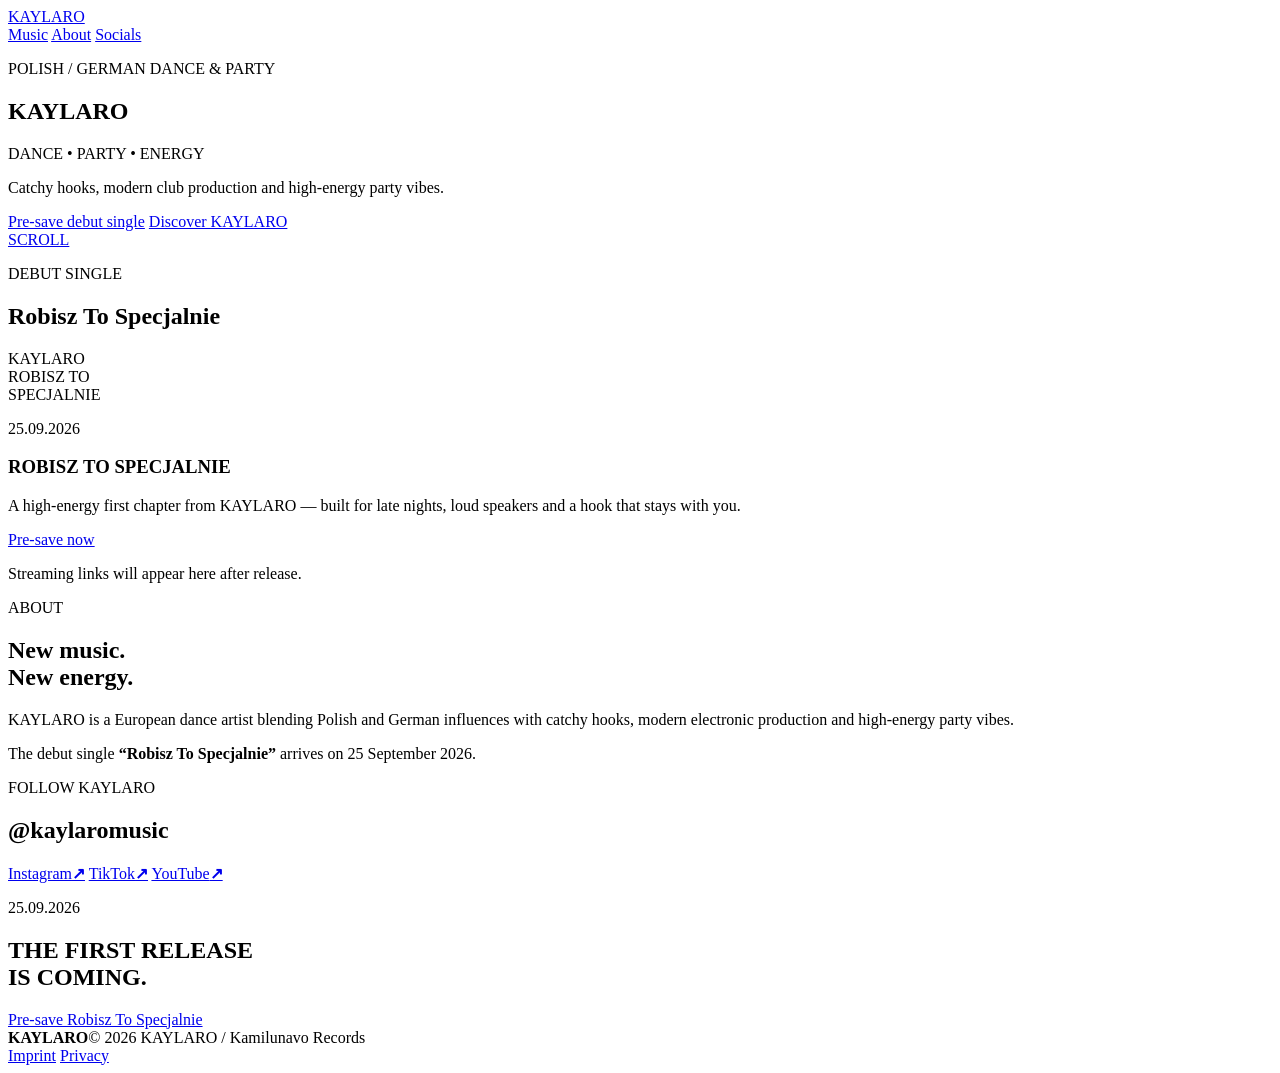
==== index.html @ b00f23d2 "Create KAYLARO artist homepage" ====
<!doctype html>
<html lang="en">
<head>
  <meta charset="utf-8">
  <meta name="viewport" content="width=device-width, initial-scale=1">
  <meta name="theme-color" content="#07070b">
  <meta name="description" content="KAYLARO — Polish / German Dance & Party Music. Robisz To Specjalnie out 25.09.2026.">
  <meta property="og:title" content="KAYLARO — Dance • Party • Energy">
  <meta property="og:description" content="Debut single ‘Robisz To Specjalnie’ — 25.09.2026.">
  <meta property="og:type" content="website">
  <meta property="og:url" content="https://kaylaromusic.com/">
  <title>KAYLARO — Dance • Party • Energy</title>
  <link rel="preconnect" href="https://fonts.googleapis.com">
  <link rel="preconnect" href="https://fonts.gstatic.com" crossorigin>
  <link href="https://fonts.googleapis.com/css2?family=Inter:wght@400;500;600;700;800&family=Unbounded:wght@600;700;800&display=swap" rel="stylesheet">
  <link rel="stylesheet" href="styles.css">
</head>
<body>
  <div class="noise" aria-hidden="true"></div>

  <header class="site-header">
    <a class="brand" href="#top" aria-label="KAYLARO home">KAYLARO</a>
    <nav class="nav" aria-label="Main navigation">
      <a href="#music">Music</a>
      <a href="#about">About</a>
      <a href="#socials">Socials</a>
    </nav>
  </header>

  <main id="top">
    <section class="hero">
      <div class="hero-glow hero-glow-a"></div>
      <div class="hero-glow hero-glow-b"></div>
      <div class="grid" aria-hidden="true"></div>

      <div class="hero-content reveal">
        <p class="eyebrow">POLISH / GERMAN DANCE & PARTY</p>
        <h1>KAYLARO</h1>
        <p class="tagline">DANCE <span>•</span> PARTY <span>•</span> ENERGY</p>
        <p class="hero-copy">Catchy hooks, modern club production and high-energy party vibes.</p>
        <div class="hero-actions">
          <a class="button button-primary" href="https://distrokid.com/hyperfollow/kaylaro/robisz-to-specjalnie" target="_blank" rel="noopener noreferrer">Pre-save debut single</a>
          <a class="button button-secondary" href="#music">Discover KAYLARO</a>
        </div>
      </div>

      <a class="scroll-cue" href="#music" aria-label="Scroll to music">SCROLL</a>
    </section>

    <section class="release section" id="music">
      <div class="section-heading reveal">
        <p class="kicker">DEBUT SINGLE</p>
        <h2>Robisz To Specjalnie</h2>
      </div>

      <div class="release-card reveal">
        <div class="cover" role="img" aria-label="KAYLARO neon release artwork">
          <div class="cover-ring"></div>
          <div class="cover-title">KAYLARO</div>
          <div class="cover-track">ROBISZ TO<br>SPECJALNIE</div>
        </div>
        <div class="release-info">
          <p class="release-date">25.09.2026</p>
          <h3>ROBISZ TO SPECJALNIE</h3>
          <p>A high-energy first chapter from KAYLARO — built for late nights, loud speakers and a hook that stays with you.</p>
          <a class="button button-primary" href="https://distrokid.com/hyperfollow/kaylaro/robisz-to-specjalnie" target="_blank" rel="noopener noreferrer">Pre-save now</a>
          <p class="microcopy">Streaming links will appear here after release.</p>
        </div>
      </div>
    </section>

    <section class="about section" id="about">
      <div class="about-panel reveal">
        <p class="kicker">ABOUT</p>
        <h2>New music.<br>New energy.</h2>
        <p>KAYLARO is a European dance artist blending Polish and German influences with catchy hooks, modern electronic production and high-energy party vibes.</p>
        <p>The debut single <strong>“Robisz To Specjalnie”</strong> arrives on 25 September 2026.</p>
      </div>
    </section>

    <section class="socials section" id="socials">
      <div class="section-heading reveal">
        <p class="kicker">FOLLOW KAYLARO</p>
        <h2>@kaylaromusic</h2>
      </div>
      <div class="social-grid reveal">
        <a href="https://www.instagram.com/kaylaromusic" target="_blank" rel="noopener noreferrer"><span>Instagram</span><b>↗</b></a>
        <a href="https://www.tiktok.com/@kaylaromusic" target="_blank" rel="noopener noreferrer"><span>TikTok</span><b>↗</b></a>
        <a href="https://www.youtube.com/@kaylaromusic" target="_blank" rel="noopener noreferrer"><span>YouTube</span><b>↗</b></a>
      </div>
    </section>

    <section class="final-cta section reveal">
      <p class="kicker">25.09.2026</p>
      <h2>THE FIRST RELEASE<br>IS COMING.</h2>
      <a class="button button-primary" href="https://distrokid.com/hyperfollow/kaylaro/robisz-to-specjalnie" target="_blank" rel="noopener noreferrer">Pre-save Robisz To Specjalnie</a>
    </section>
  </main>

  <footer>
    <div><strong>KAYLARO</strong><span>© 2026 KAYLARO / Kamilunavo Records</span></div>
    <div class="footer-links">
      <a href="impressum.html">Imprint</a>
      <a href="privacy.html">Privacy</a>
    </div>
  </footer>

  <script src="script.js"></script>
</body>
</html>
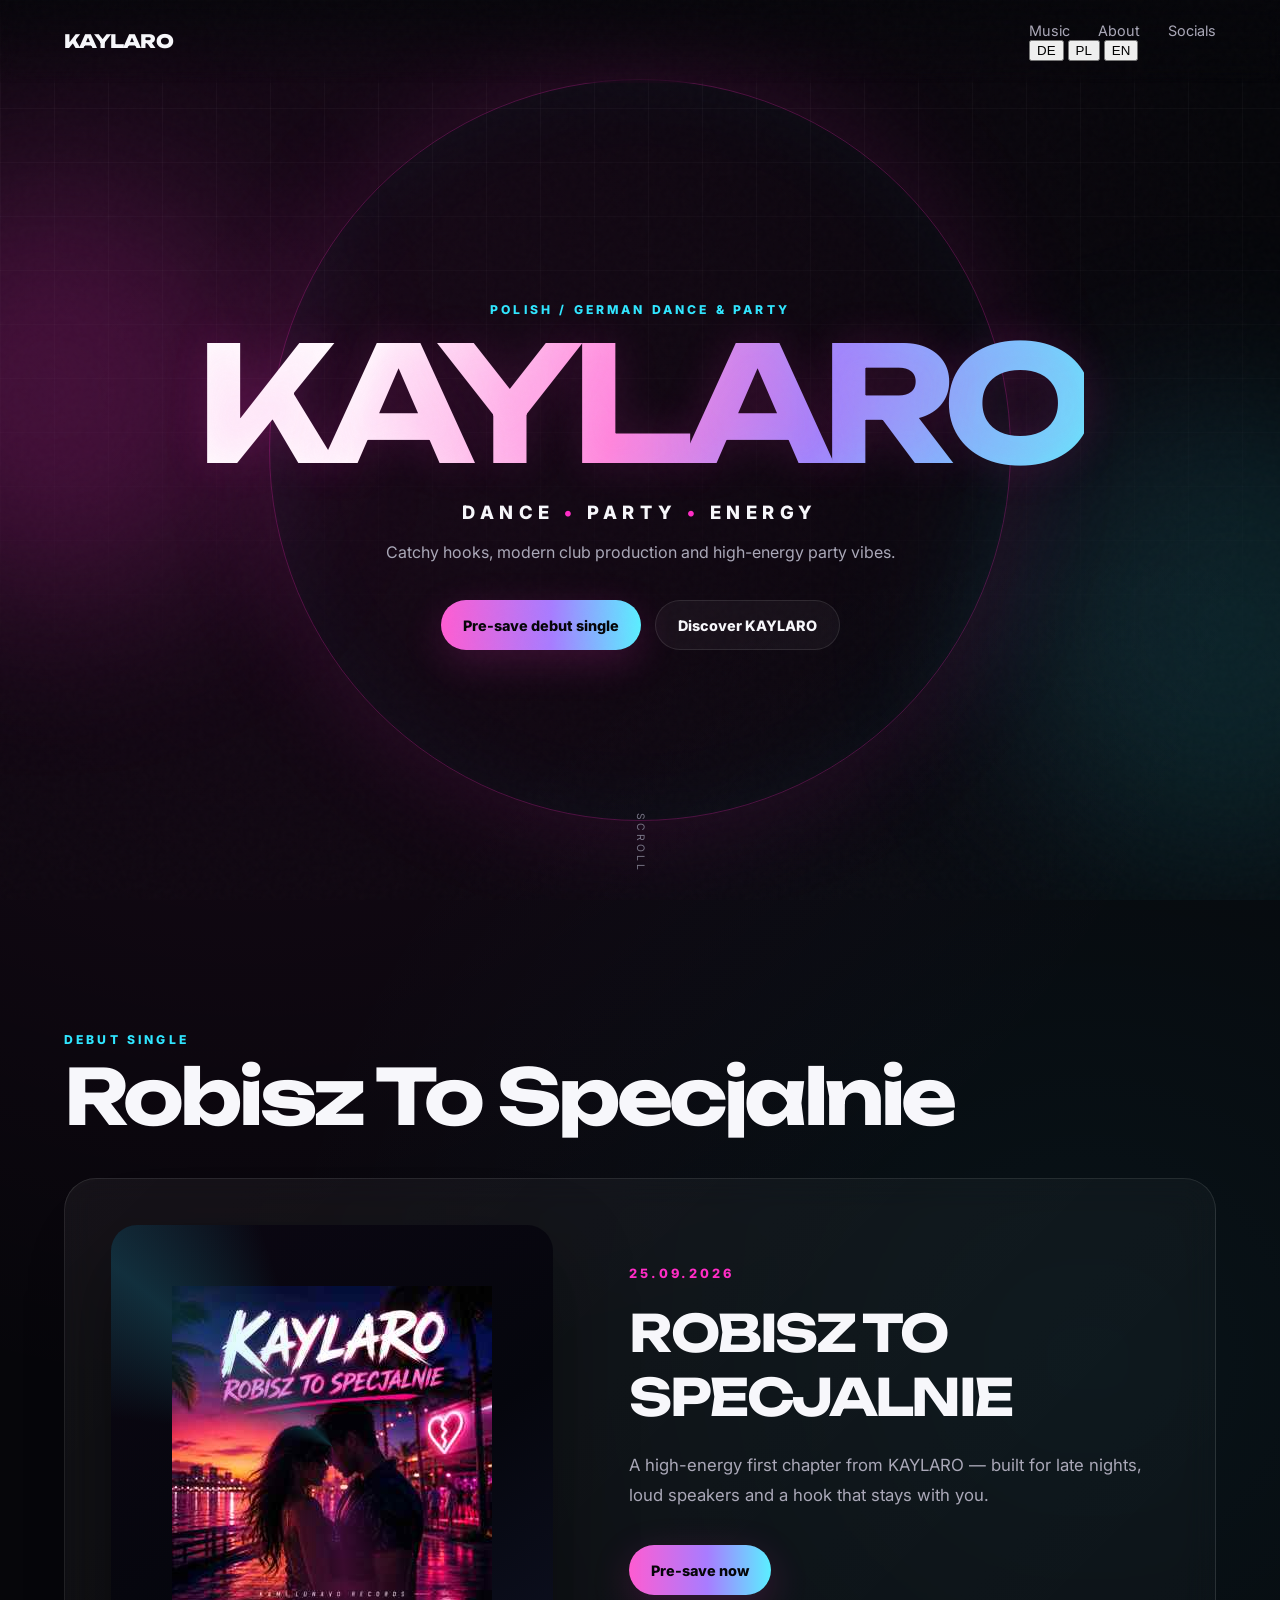
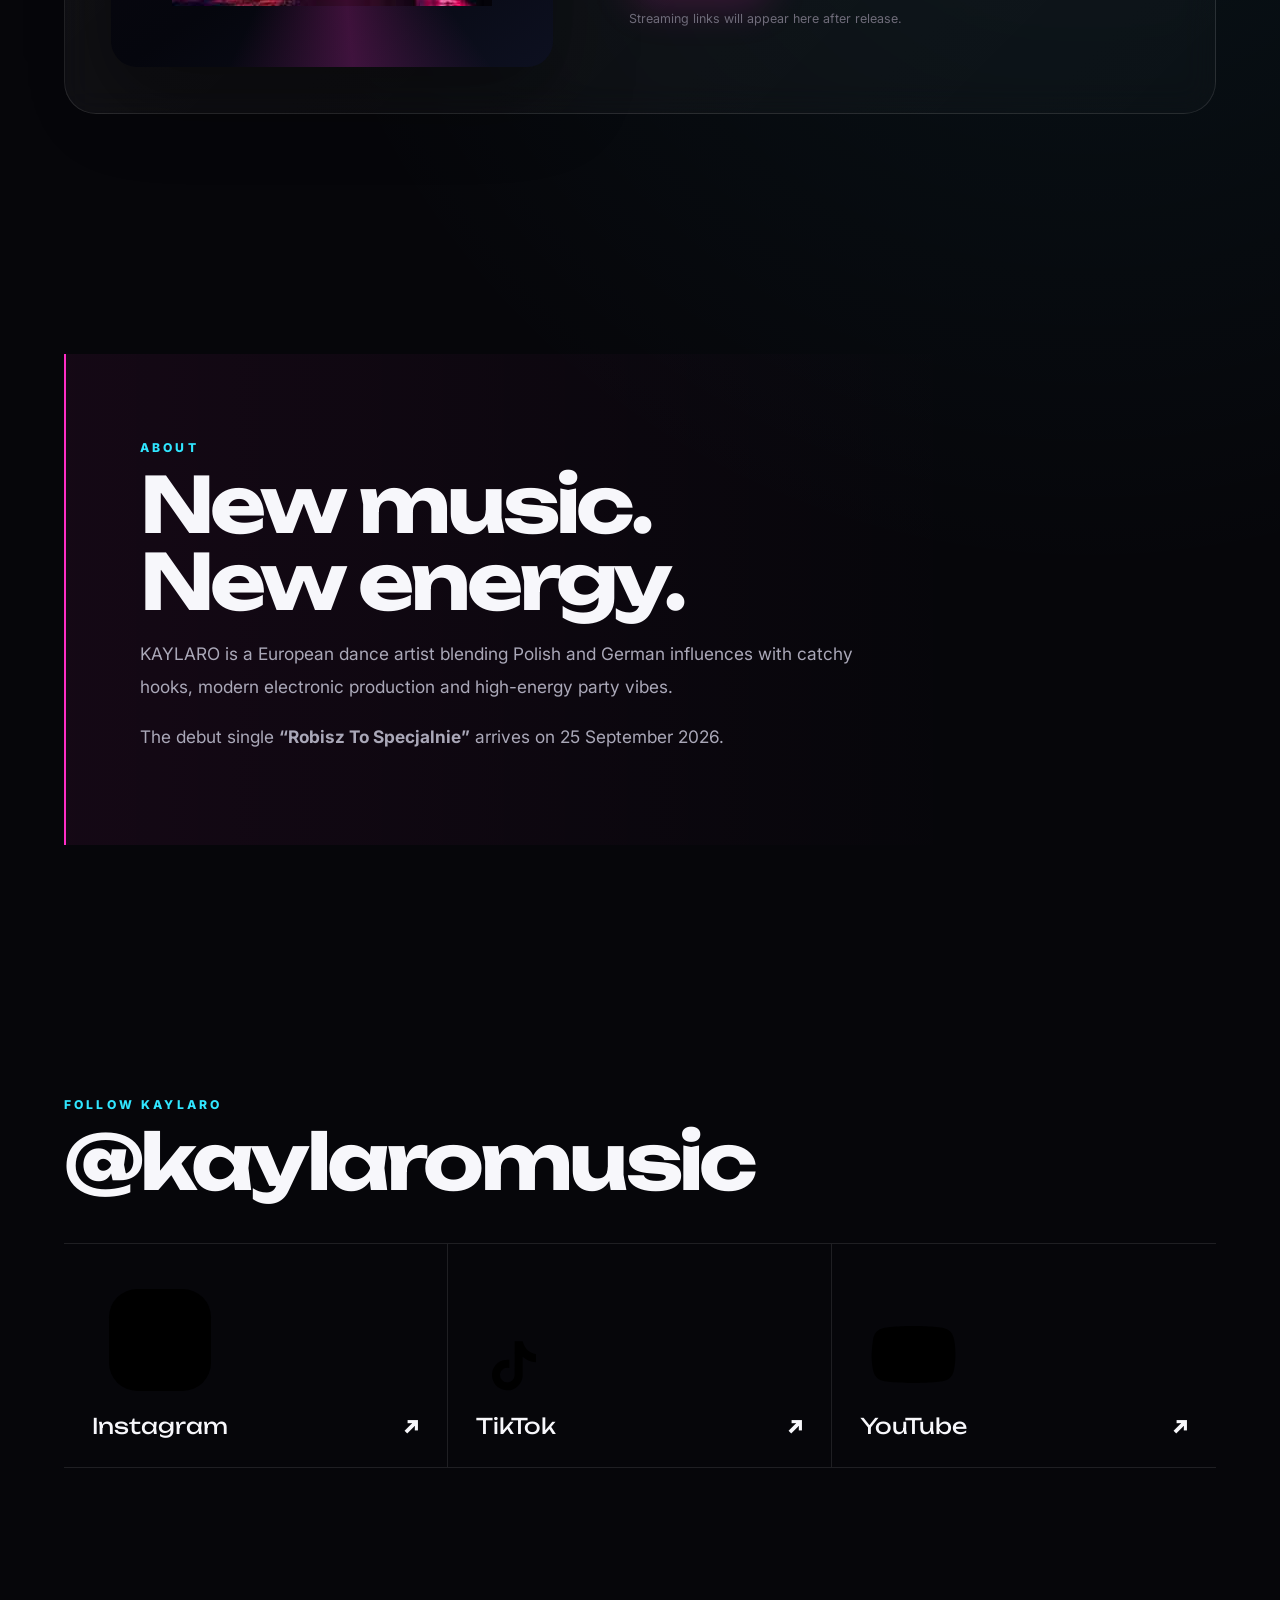
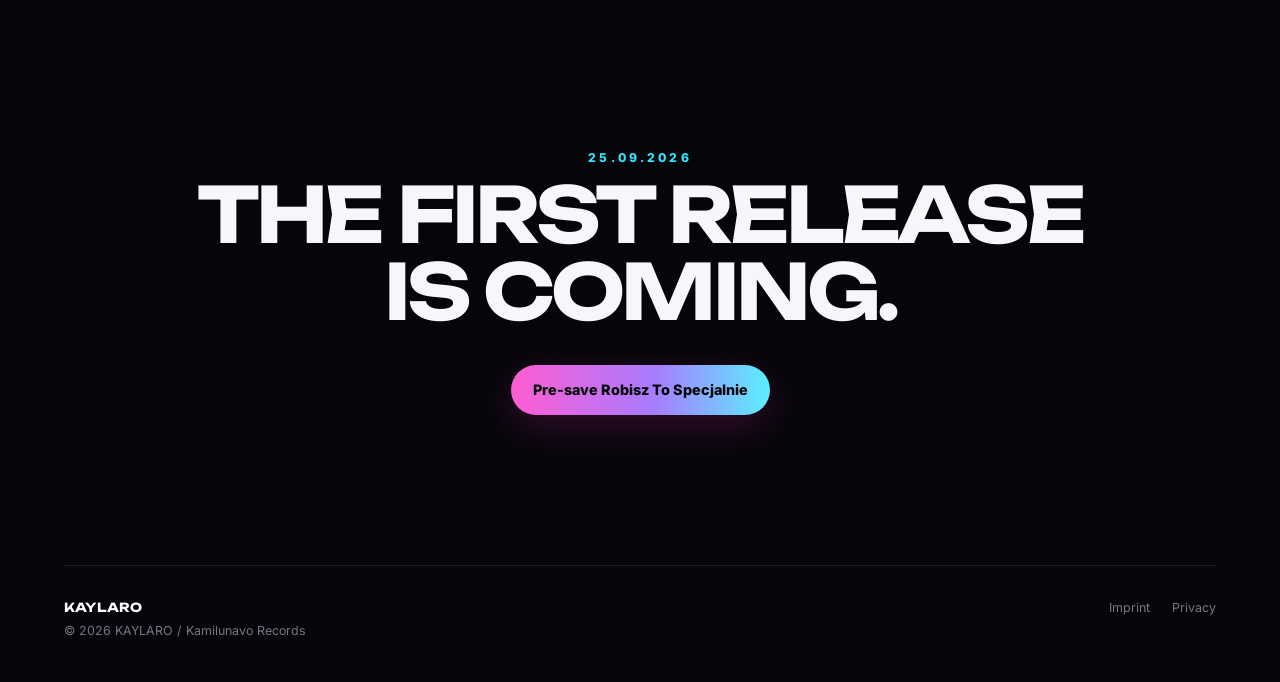
==== commit bf812e95: "Polish German English localization, real cover and social icons" ====
--- a/index.html
+++ b/index.html
@@ -12,19 +12,26 @@
   <title>KAYLARO — Dance • Party • Energy</title>
   <link rel="preconnect" href="https://fonts.googleapis.com">
   <link rel="preconnect" href="https://fonts.gstatic.com" crossorigin>
-  <link href="https://fonts.googleapis.com/css2?family=Inter:wght@400;500;600;700;800&family=Unbounded:wght@600;700;800&display=swap" rel="stylesheet">
+  <link href="https://fonts.googleapis.com/css2?family=Inter:wght@400;500;600;700;800&family=Permanent+Marker&family=Unbounded:wght@600;700;800&display=swap" rel="stylesheet">
   <link rel="stylesheet" href="styles.css">
 </head>
 <body>
   <div class="noise" aria-hidden="true"></div>
 
   <header class="site-header">
-    <a class="brand" href="#top" aria-label="KAYLARO home">KAYLARO</a>
-    <nav class="nav" aria-label="Main navigation">
-      <a href="#music">Music</a>
-      <a href="#about">About</a>
-      <a href="#socials">Socials</a>
-    </nav>
+    <a class="brand logo-brush" href="#top" aria-label="KAYLARO home">KAYLARO</a>
+    <div class="header-right">
+      <nav class="nav" aria-label="Main navigation">
+        <a href="#music" data-i18n="navMusic">Music</a>
+        <a href="#about" data-i18n="navAbout">About</a>
+        <a href="#socials" data-i18n="navSocials">Socials</a>
+      </nav>
+      <div class="language-switch" aria-label="Language">
+        <button type="button" data-lang="de">DE</button>
+        <button type="button" data-lang="pl">PL</button>
+        <button type="button" data-lang="en">EN</button>
+      </div>
+    </div>
   </header>
 
   <main id="top">
@@ -34,74 +41,78 @@
       <div class="grid" aria-hidden="true"></div>
 
       <div class="hero-content reveal">
-        <p class="eyebrow">POLISH / GERMAN DANCE & PARTY</p>
-        <h1>KAYLARO</h1>
+        <p class="eyebrow" data-i18n="eyebrow">POLISH / GERMAN DANCE & PARTY</p>
+        <h1 class="logo-brush">KAYLARO</h1>
         <p class="tagline">DANCE <span>•</span> PARTY <span>•</span> ENERGY</p>
-        <p class="hero-copy">Catchy hooks, modern club production and high-energy party vibes.</p>
+        <p class="hero-copy" data-i18n="heroCopy">Catchy hooks, modern club production and high-energy party vibes.</p>
         <div class="hero-actions">
-          <a class="button button-primary" href="https://distrokid.com/hyperfollow/kaylaro/robisz-to-specjalnie" target="_blank" rel="noopener noreferrer">Pre-save debut single</a>
-          <a class="button button-secondary" href="#music">Discover KAYLARO</a>
+          <a class="button button-primary" href="https://distrokid.com/hyperfollow/kaylaro/robisz-to-specjalnie" target="_blank" rel="noopener noreferrer" data-i18n="preSaveDebut">Pre-save debut single</a>
+          <a class="button button-secondary" href="#music" data-i18n="discover">Discover KAYLARO</a>
         </div>
       </div>
 
-      <a class="scroll-cue" href="#music" aria-label="Scroll to music">SCROLL</a>
+      <a class="scroll-cue" href="#music" aria-label="Scroll to music" data-i18n="scroll">SCROLL</a>
     </section>
 
     <section class="release section" id="music">
       <div class="section-heading reveal">
-        <p class="kicker">DEBUT SINGLE</p>
+        <p class="kicker" data-i18n="debutSingle">DEBUT SINGLE</p>
         <h2>Robisz To Specjalnie</h2>
       </div>
 
       <div class="release-card reveal">
-        <div class="cover" role="img" aria-label="KAYLARO neon release artwork">
-          <div class="cover-ring"></div>
-          <div class="cover-title">KAYLARO</div>
-          <div class="cover-track">ROBISZ TO<br>SPECJALNIE</div>
+        <div class="cover cover-real">
+          <img src="[data-uri]" alt="KAYLARO — Robisz To Specjalnie cover">
         </div>
         <div class="release-info">
           <p class="release-date">25.09.2026</p>
           <h3>ROBISZ TO SPECJALNIE</h3>
-          <p>A high-energy first chapter from KAYLARO — built for late nights, loud speakers and a hook that stays with you.</p>
-          <a class="button button-primary" href="https://distrokid.com/hyperfollow/kaylaro/robisz-to-specjalnie" target="_blank" rel="noopener noreferrer">Pre-save now</a>
-          <p class="microcopy">Streaming links will appear here after release.</p>
+          <p data-i18n="releaseCopy">A high-energy first chapter from KAYLARO — built for late nights, loud speakers and a hook that stays with you.</p>
+          <a class="button button-primary" href="https://distrokid.com/hyperfollow/kaylaro/robisz-to-specjalnie" target="_blank" rel="noopener noreferrer" data-i18n="preSaveNow">Pre-save now</a>
+          <p class="microcopy" data-i18n="streamingLater">Streaming links will appear here after release.</p>
         </div>
       </div>
     </section>
 
     <section class="about section" id="about">
       <div class="about-panel reveal">
-        <p class="kicker">ABOUT</p>
-        <h2>New music.<br>New energy.</h2>
-        <p>KAYLARO is a European dance artist blending Polish and German influences with catchy hooks, modern electronic production and high-energy party vibes.</p>
-        <p>The debut single <strong>“Robisz To Specjalnie”</strong> arrives on 25 September 2026.</p>
+        <p class="kicker" data-i18n="aboutLabel">ABOUT</p>
+        <h2 data-i18n-html="aboutTitle">New music.<br>New energy.</h2>
+        <p data-i18n="aboutCopy">KAYLARO is a European dance artist blending Polish and German influences with catchy hooks, modern electronic production and high-energy party vibes.</p>
+        <p data-i18n-html="aboutRelease">The debut single <strong>“Robisz To Specjalnie”</strong> arrives on 25 September 2026.</p>
       </div>
     </section>
 
     <section class="socials section" id="socials">
       <div class="section-heading reveal">
-        <p class="kicker">FOLLOW KAYLARO</p>
+        <p class="kicker" data-i18n="follow">FOLLOW KAYLARO</p>
         <h2>@kaylaromusic</h2>
       </div>
       <div class="social-grid reveal">
-        <a href="https://www.instagram.com/kaylaromusic" target="_blank" rel="noopener noreferrer"><span>Instagram</span><b>↗</b></a>
-        <a href="https://www.tiktok.com/@kaylaromusic" target="_blank" rel="noopener noreferrer"><span>TikTok</span><b>↗</b></a>
-        <a href="https://www.youtube.com/@kaylaromusic" target="_blank" rel="noopener noreferrer"><span>YouTube</span><b>↗</b></a>
+        <a href="https://www.instagram.com/kaylaromusic" target="_blank" rel="noopener noreferrer">
+          <div class="social-name"><svg viewBox="0 0 24 24" aria-hidden="true"><rect x="3" y="3" width="18" height="18" rx="5"/><circle cx="12" cy="12" r="4"/><circle cx="17.5" cy="6.5" r="1" class="fill"/></svg><span>Instagram</span></div><b>↗</b>
+        </a>
+        <a href="https://www.tiktok.com/@kaylaromusic" target="_blank" rel="noopener noreferrer">
+          <div class="social-name"><svg viewBox="0 0 24 24" aria-hidden="true"><path d="M14 4v10.1a4.6 4.6 0 1 1-4-4.55V12a2.2 2.2 0 1 0 1.6 2.1V4h2.4c.55 2.15 1.8 3.45 4 3.9v2.4A7.2 7.2 0 0 1 14 8.6"/></svg><span>TikTok</span></div><b>↗</b>
+        </a>
+        <a href="https://www.youtube.com/@kaylaromusic" target="_blank" rel="noopener noreferrer">
+          <div class="social-name"><svg viewBox="0 0 24 24" aria-hidden="true"><path d="M21 8.2a3 3 0 0 0-2.1-2.1C17 5.6 12 5.6 12 5.6s-5 0-6.9.5A3 3 0 0 0 3 8.2 31 31 0 0 0 2.6 12c0 1.3.1 2.6.4 3.8a3 3 0 0 0 2.1 2.1c1.9.5 6.9.5 6.9.5s5 0 6.9-.5a3 3 0 0 0 2.1-2.1c.3-1.2.4-2.5.4-3.8s-.1-2.6-.4-3.8Z"/><path class="fill-dark" d="m10 15.2 5.2-3.2L10 8.8Z"/></svg><span>YouTube</span></div><b>↗</b>
+        </a>
       </div>
     </section>
 
     <section class="final-cta section reveal">
       <p class="kicker">25.09.2026</p>
-      <h2>THE FIRST RELEASE<br>IS COMING.</h2>
-      <a class="button button-primary" href="https://distrokid.com/hyperfollow/kaylaro/robisz-to-specjalnie" target="_blank" rel="noopener noreferrer">Pre-save Robisz To Specjalnie</a>
+      <h2 data-i18n-html="coming">THE FIRST RELEASE<br>IS COMING.</h2>
+      <a class="button button-primary" href="https://distrokid.com/hyperfollow/kaylaro/robisz-to-specjalnie" target="_blank" rel="noopener noreferrer" data-i18n="preSaveTrack">Pre-save Robisz To Specjalnie</a>
     </section>
   </main>
 
   <footer>
-    <div><strong>KAYLARO</strong><span>© 2026 KAYLARO / Kamilunavo Records</span></div>
+    <div><strong class="logo-brush">KAYLARO</strong><span>© 2026 KAYLARO / Kamilunavo Records</span></div>
     <div class="footer-links">
-      <a href="impressum.html">Imprint</a>
-      <a href="privacy.html">Privacy</a>
+      <a href="impressum.html" data-i18n="imprint">Imprint</a>
+      <a href="privacy.html" data-i18n="privacy">Privacy</a>
     </div>
   </footer>
 
--- a/styles.css
+++ b/styles.css
@@ -0,0 +1,296 @@
+:root {
+  --bg: #06060a;
+  --panel: rgba(15, 15, 24, .78);
+  --text: #f7f7fb;
+  --muted: #aaa8b8;
+  --pink: #ff2dc6;
+  --violet: #8d49ff;
+  --cyan: #30e6ff;
+  --line: rgba(255,255,255,.10);
+  --max: 1180px;
+}
+
+* { box-sizing: border-box; }
+html { scroll-behavior: smooth; }
+body {
+  margin: 0;
+  background:
+    radial-gradient(circle at 20% 10%, rgba(255,45,198,.08), transparent 28%),
+    radial-gradient(circle at 85% 35%, rgba(48,230,255,.06), transparent 30%),
+    var(--bg);
+  color: var(--text);
+  font-family: Inter, system-ui, -apple-system, BlinkMacSystemFont, "Segoe UI", sans-serif;
+  overflow-x: hidden;
+}
+
+a { color: inherit; text-decoration: none; }
+
+.noise {
+  position: fixed;
+  inset: 0;
+  pointer-events: none;
+  opacity: .04;
+  z-index: 30;
+  background-image: url("data:image/svg+xml,%3Csvg viewBox='0 0 180 180' xmlns='http://www.w3.org/2000/svg'%3E%3Cfilter id='n'%3E%3CfeTurbulence type='fractalNoise' baseFrequency='.9' numOctaves='4' stitchTiles='stitch'/%3E%3C/filter%3E%3Crect width='100%25' height='100%25' filter='url(%23n)' opacity='.5'/%3E%3C/svg%3E");
+}
+
+.site-header {
+  position: fixed;
+  top: 0;
+  left: 0;
+  width: 100%;
+  z-index: 20;
+  display: flex;
+  align-items: center;
+  justify-content: space-between;
+  padding: 22px 5vw;
+  background: linear-gradient(to bottom, rgba(6,6,10,.82), transparent);
+  backdrop-filter: blur(8px);
+}
+
+.brand {
+  font-family: Unbounded, sans-serif;
+  font-weight: 800;
+  letter-spacing: -.04em;
+  font-size: 1.15rem;
+}
+
+.nav { display: flex; gap: 28px; }
+.nav a { color: var(--muted); font-size: .9rem; transition: .2s; }
+.nav a:hover { color: white; }
+
+.hero {
+  min-height: 100svh;
+  display: grid;
+  place-items: center;
+  position: relative;
+  isolation: isolate;
+  padding: 120px 6vw 80px;
+  overflow: hidden;
+}
+
+.grid {
+  position: absolute;
+  inset: 0;
+  z-index: -3;
+  background-image:
+    linear-gradient(rgba(255,255,255,.035) 1px, transparent 1px),
+    linear-gradient(90deg, rgba(255,255,255,.035) 1px, transparent 1px);
+  background-size: 54px 54px;
+  mask-image: linear-gradient(to bottom, black, transparent 85%);
+}
+
+.hero::after {
+  content: "";
+  position: absolute;
+  width: 740px;
+  height: 740px;
+  border-radius: 50%;
+  border: 1px solid rgba(255,45,198,.26);
+  box-shadow: 0 0 120px rgba(255,45,198,.12), inset 0 0 100px rgba(48,230,255,.04);
+  z-index: -2;
+}
+
+.hero-glow { position:absolute; border-radius:50%; filter: blur(90px); z-index:-4; }
+.hero-glow-a { width: 420px; height: 420px; background: rgba(255,45,198,.20); left: -160px; top: 20%; }
+.hero-glow-b { width: 460px; height: 460px; background: rgba(48,230,255,.12); right: -180px; bottom: 5%; }
+
+.hero-content { text-align: center; max-width: 980px; }
+.eyebrow, .kicker {
+  font-size: .76rem;
+  font-weight: 800;
+  letter-spacing: .26em;
+  color: var(--cyan);
+}
+
+.hero h1 {
+  margin: 14px 0 0;
+  font-family: Unbounded, sans-serif;
+  font-size: clamp(4.5rem, 14vw, 10rem);
+  line-height: .9;
+  letter-spacing: -.08em;
+  background: linear-gradient(105deg, white 20%, #ff8fdf 48%, #9d8cff 70%, #63ecff);
+  -webkit-background-clip: text;
+  background-clip: text;
+  color: transparent;
+  text-shadow: 0 0 45px rgba(255,45,198,.15);
+}
+
+.tagline {
+  margin: 26px 0 16px;
+  font-weight: 800;
+  letter-spacing: .30em;
+  font-size: clamp(.9rem, 2vw, 1.15rem);
+}
+.tagline span { color: var(--pink); }
+.hero-copy { color: var(--muted); max-width: 640px; margin: 0 auto; line-height: 1.7; }
+
+.hero-actions { display:flex; justify-content:center; gap:14px; flex-wrap:wrap; margin-top:34px; }
+.button {
+  display:inline-flex;
+  align-items:center;
+  justify-content:center;
+  min-height: 50px;
+  padding: 0 22px;
+  border-radius: 999px;
+  font-weight: 800;
+  font-size: .9rem;
+  border: 1px solid var(--line);
+  transition: transform .2s ease, box-shadow .2s ease, background .2s ease;
+}
+.button:hover { transform: translateY(-2px); }
+.button-primary {
+  color: #050508;
+  background: linear-gradient(90deg, #ff5dd2, #a87cff 55%, #5befff);
+  border: none;
+  box-shadow: 0 12px 40px rgba(255,45,198,.18);
+}
+.button-secondary { background: rgba(255,255,255,.04); }
+
+.scroll-cue {
+  position:absolute;
+  bottom:28px;
+  font-size:.65rem;
+  letter-spacing:.28em;
+  color:#777485;
+  writing-mode: vertical-rl;
+}
+
+.section { width:min(var(--max), calc(100% - 10vw)); margin:0 auto; padding:120px 0; }
+.section-heading { margin-bottom:42px; }
+.section-heading h2, .about h2, .final-cta h2 {
+  font-family: Unbounded, sans-serif;
+  font-size: clamp(2.2rem, 6vw, 5rem);
+  line-height:1;
+  letter-spacing:-.05em;
+  margin: 10px 0 0;
+}
+
+.release-card {
+  display:grid;
+  grid-template-columns:minmax(280px, .9fr) 1.1fr;
+  gap: clamp(30px, 6vw, 80px);
+  align-items:center;
+  padding: clamp(22px, 4vw, 46px);
+  border:1px solid var(--line);
+  border-radius:32px;
+  background: linear-gradient(135deg, rgba(255,255,255,.055), rgba(255,255,255,.018));
+  backdrop-filter: blur(16px);
+}
+
+.cover {
+  aspect-ratio:1;
+  border-radius:26px;
+  position:relative;
+  overflow:hidden;
+  display:flex;
+  flex-direction:column;
+  align-items:center;
+  justify-content:center;
+  text-align:center;
+  background:
+    radial-gradient(circle at 50% 48%, rgba(255,45,198,.28), transparent 28%),
+    linear-gradient(145deg,#0c0713,#05060d 60%,#0d1020);
+  box-shadow: 0 30px 80px rgba(0,0,0,.38);
+}
+.cover::before {
+  content:"";
+  position:absolute;
+  inset:-20%;
+  background: conic-gradient(from 90deg, transparent 0 15%, rgba(255,45,198,.22), transparent 32% 52%, rgba(48,230,255,.18), transparent 70%);
+  animation: spin 12s linear infinite;
+}
+.cover-ring {
+  position:absolute;
+  width:66%; height:66%;
+  border-radius:50%;
+  border:3px solid rgba(255,255,255,.85);
+  box-shadow:0 0 26px var(--pink), 0 0 70px rgba(48,230,255,.45);
+  transform: rotate(-8deg);
+}
+.cover-title, .cover-track { position:relative; z-index:1; }
+.cover-title { font-family:Unbounded; font-size:clamp(2rem,5vw,4.4rem); font-weight:800; letter-spacing:-.08em; }
+.cover-track { margin-top:16px; font-size:.72rem; letter-spacing:.2em; font-weight:800; color:#d8d7e2; }
+@keyframes spin { to { transform: rotate(360deg); } }
+
+.release-date { color:var(--pink); font-weight:800; letter-spacing:.22em; font-size:.8rem; }
+.release-info h3 { font-family:Unbounded; font-size:clamp(1.8rem,4vw,3.6rem); margin:.4em 0; letter-spacing:-.05em; }
+.release-info > p:not(.release-date):not(.microcopy) { color:var(--muted); line-height:1.8; font-size:1.05rem; max-width:620px; }
+.release-info .button { margin-top:18px; }
+.microcopy { color:#6f6c7a; font-size:.78rem; margin-top:16px; }
+
+.about-panel {
+  max-width:900px;
+  padding: clamp(30px,6vw,74px);
+  border-left:2px solid var(--pink);
+  background: linear-gradient(90deg, rgba(255,45,198,.06), transparent);
+}
+.about-panel > p:not(.kicker) { color:var(--muted); line-height:1.9; font-size:1.08rem; max-width:760px; }
+
+.social-grid { display:grid; grid-template-columns:repeat(3,1fr); border-top:1px solid var(--line); }
+.social-grid a {
+  min-height:140px;
+  padding:28px;
+  border-right:1px solid var(--line);
+  border-bottom:1px solid var(--line);
+  display:flex;
+  justify-content:space-between;
+  align-items:flex-end;
+  font-family:Unbounded;
+  font-size:clamp(1rem,2vw,1.35rem);
+  transition:.2s;
+}
+.social-grid a:hover { background:rgba(255,255,255,.04); color:var(--cyan); }
+.social-grid a:last-child { border-right:0; }
+
+.final-cta { text-align:center; padding-top:150px; padding-bottom:150px; }
+.final-cta .button { margin-top:34px; }
+
+footer {
+  width:min(var(--max), calc(100% - 10vw));
+  margin:0 auto;
+  padding:34px 0 44px;
+  border-top:1px solid var(--line);
+  display:flex;
+  justify-content:space-between;
+  gap:20px;
+  color:#777485;
+  font-size:.78rem;
+}
+footer > div:first-child { display:flex; flex-direction:column; gap:8px; }
+footer strong { color:#fff; font-family:Unbounded; }
+.footer-links { display:flex; gap:22px; }
+.footer-links a:hover { color:#fff; }
+
+.legal {
+  width:min(820px, calc(100% - 10vw));
+  margin:0 auto;
+  padding:140px 0 100px;
+}
+.legal h1 { font-family:Unbounded; font-size:clamp(2.6rem,7vw,5.5rem); letter-spacing:-.06em; }
+.legal h2 { margin-top:42px; }
+.legal p, .legal li { color:var(--muted); line-height:1.8; }
+.legal a { color:var(--cyan); }
+.back-link { display:inline-block; margin-bottom:30px; color:var(--muted); }
+
+.reveal { opacity:0; transform:translateY(24px); transition:opacity .7s ease, transform .7s ease; }
+.reveal.is-visible { opacity:1; transform:none; }
+
+@media (max-width: 780px) {
+  .site-header { padding:18px 5vw; }
+  .nav { gap:14px; }
+  .nav a { font-size:.78rem; }
+  .hero::after { width:520px; height:520px; }
+  .hero h1 { font-size: clamp(4rem, 19vw, 7rem); }
+  .tagline { letter-spacing:.18em; }
+  .section { padding:88px 0; }
+  .release-card { grid-template-columns:1fr; }
+  .social-grid { grid-template-columns:1fr; }
+  .social-grid a { min-height:100px; border-right:0; }
+  footer { flex-direction:column; }
+}
+
+@media (prefers-reduced-motion: reduce) {
+  * { scroll-behavior:auto !important; animation:none !important; transition:none !important; }
+  .reveal { opacity:1; transform:none; }
+}
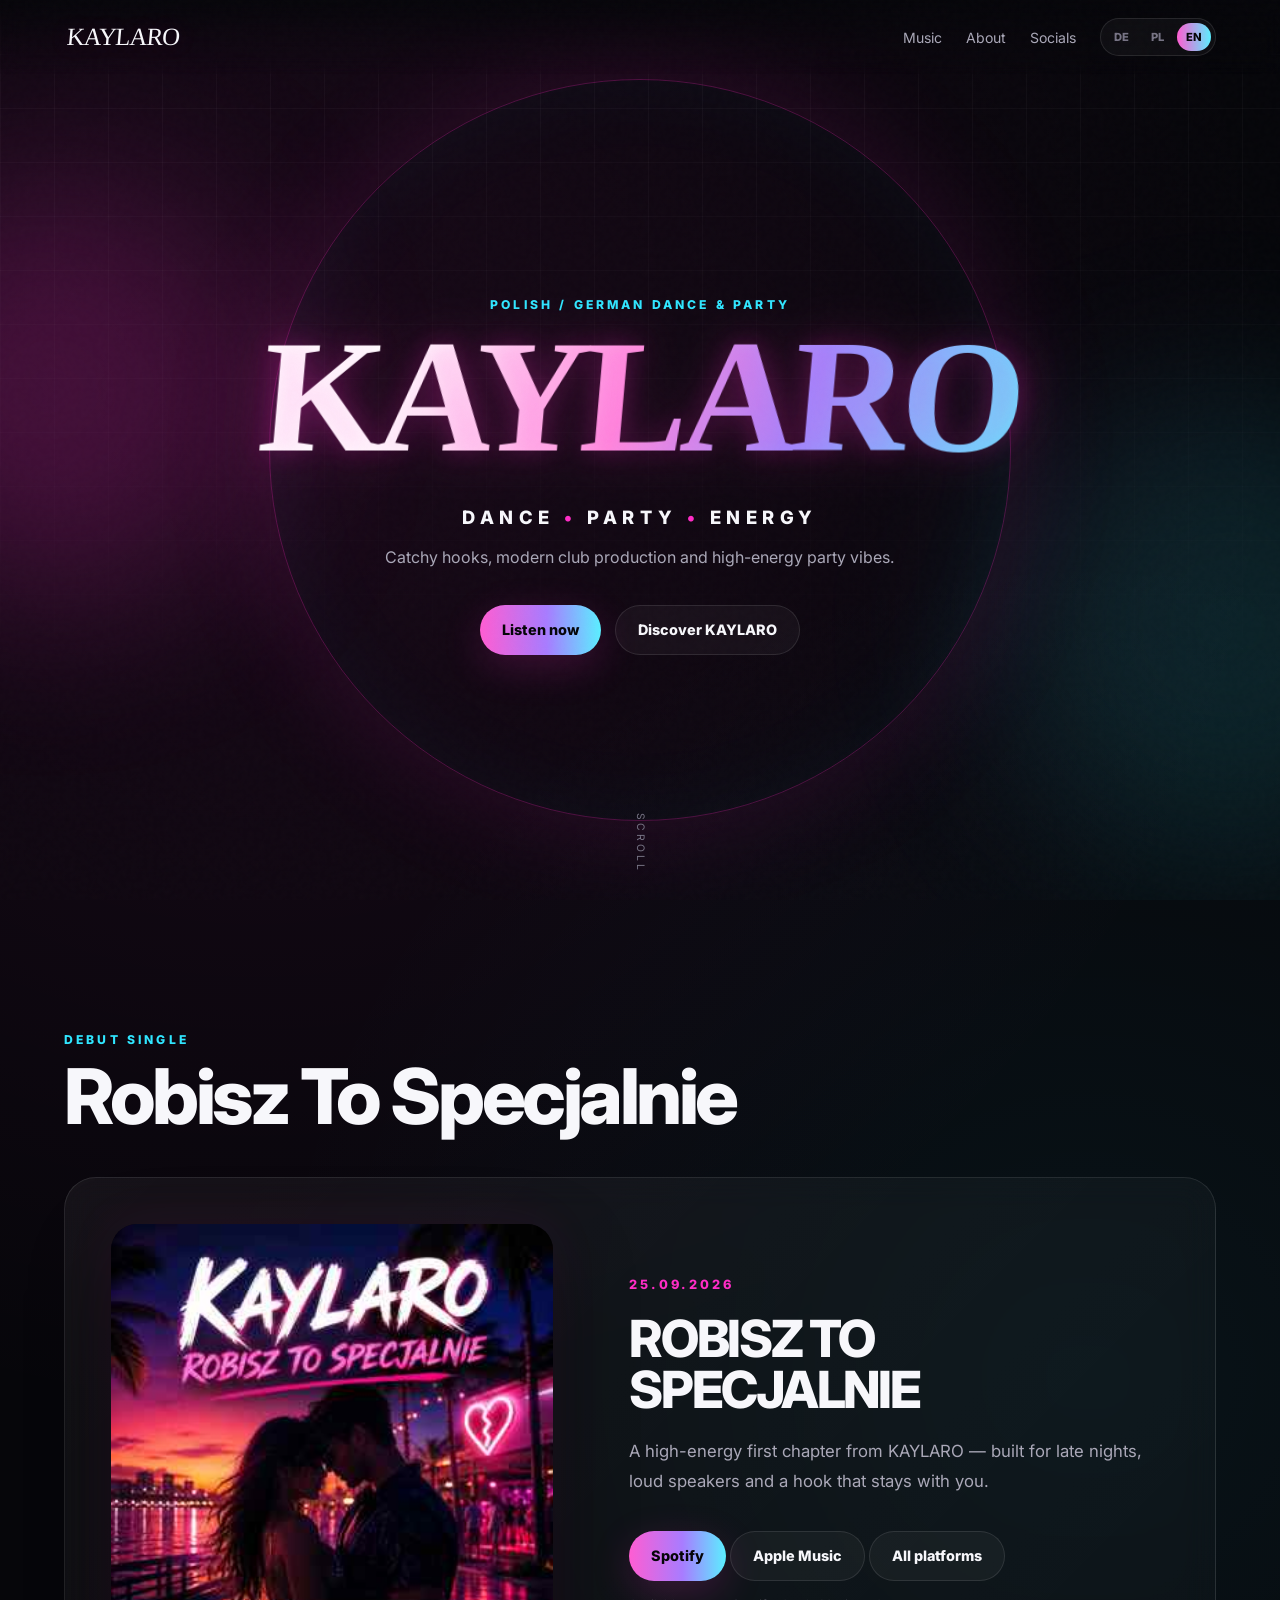
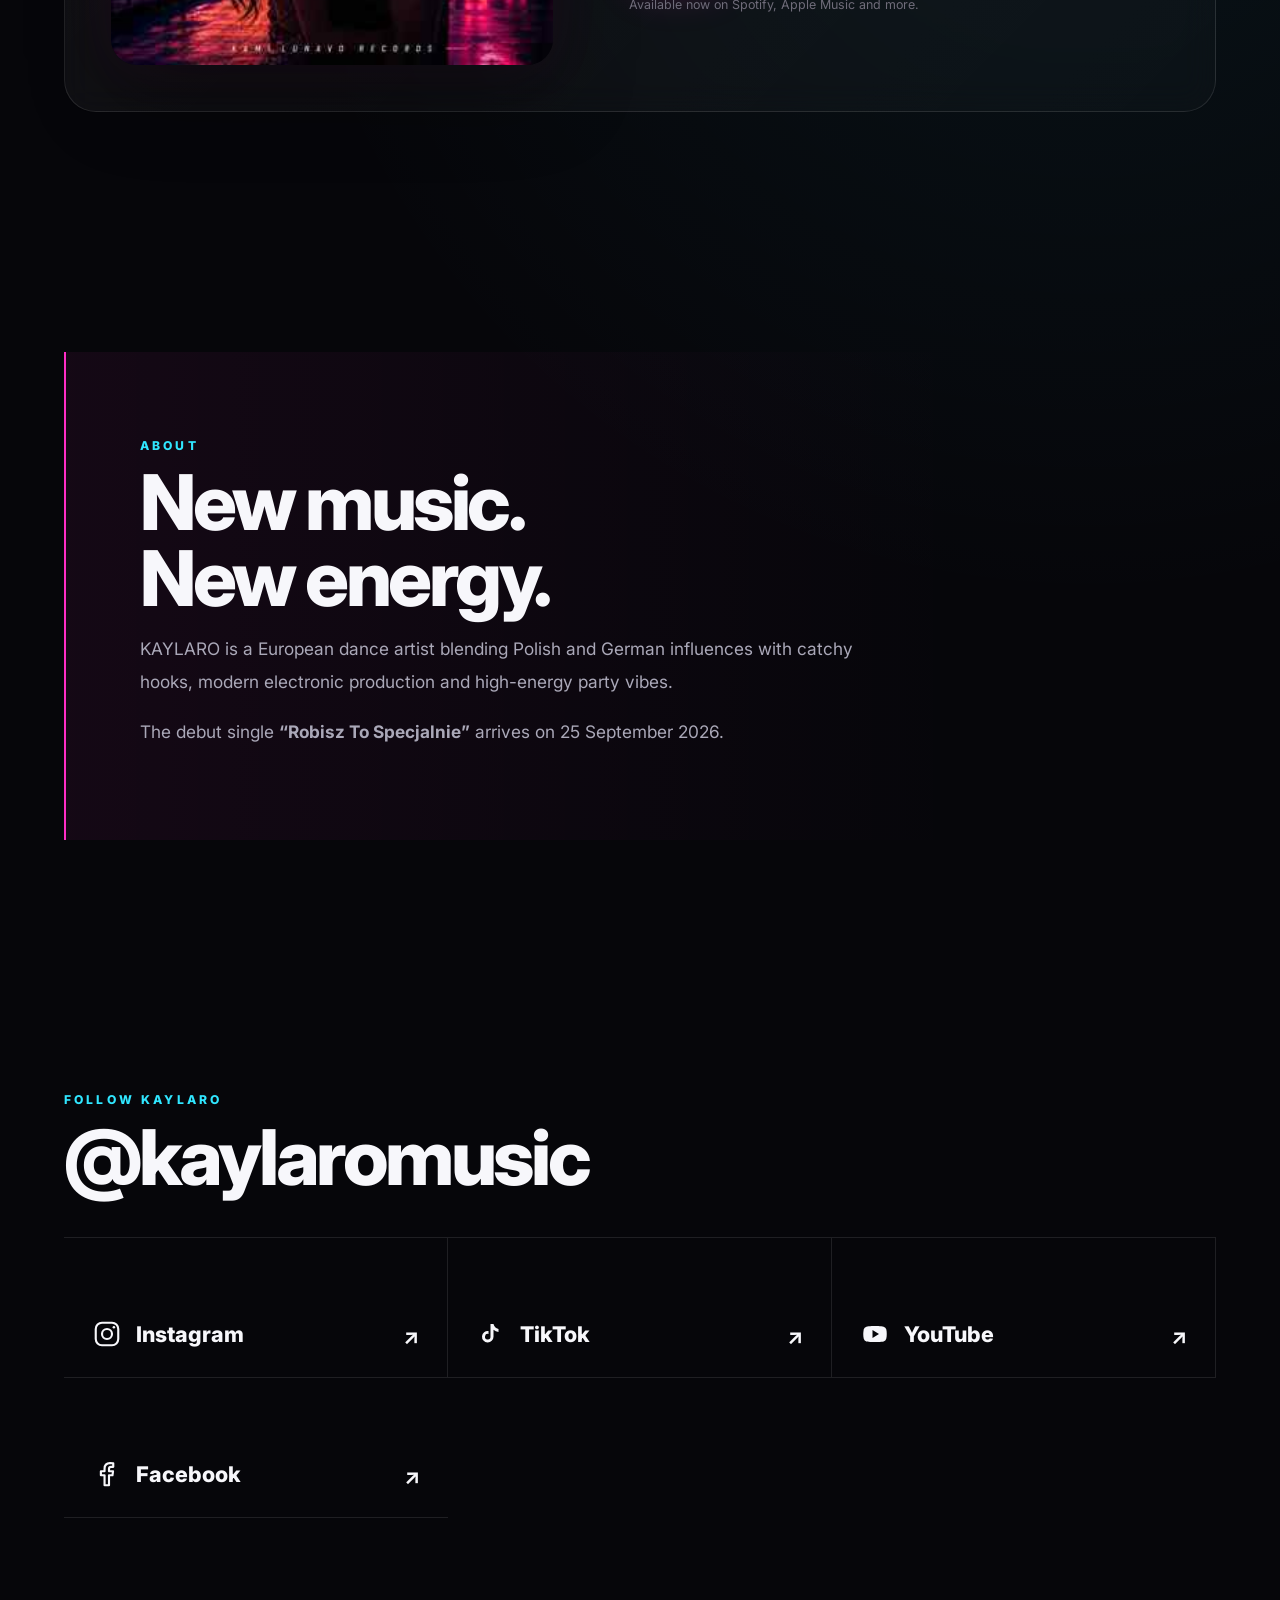
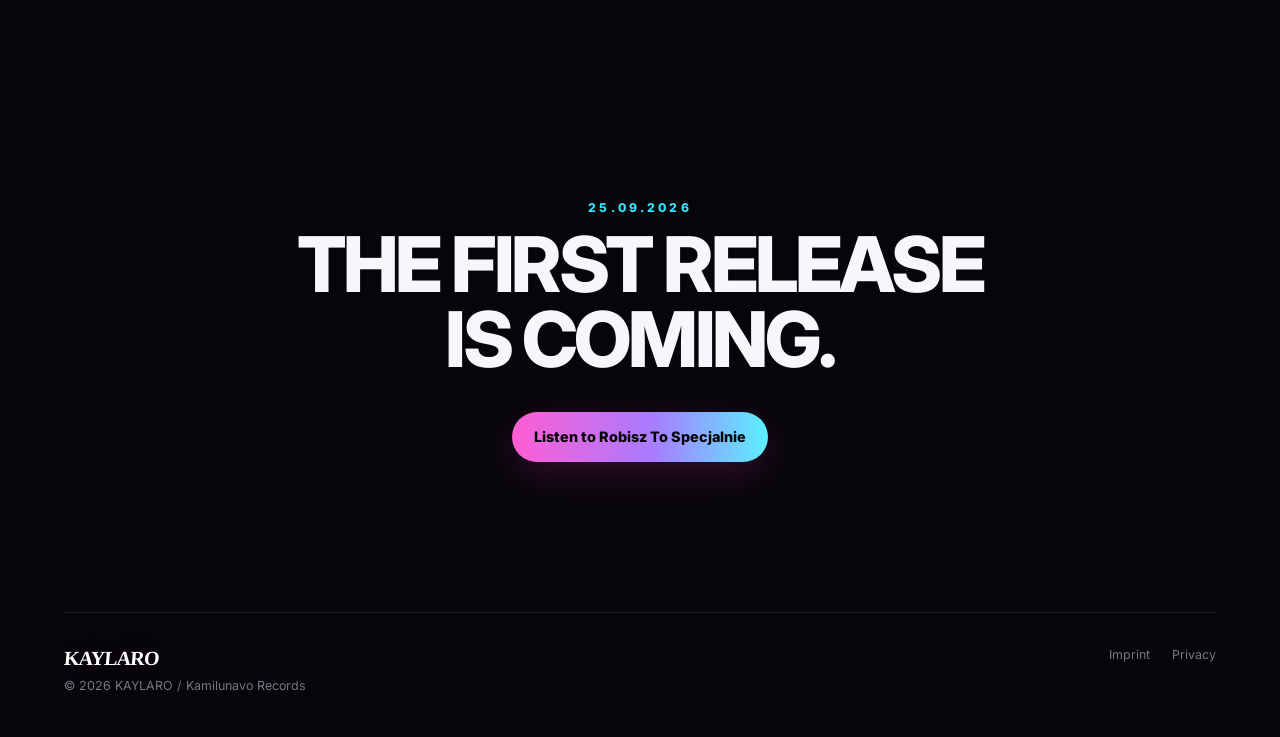
==== commit ccaa1b36: "Update site for Robisz To Specjalnie release" ====
--- a/index.html
+++ b/index.html
@@ -4,9 +4,9 @@
   <meta charset="utf-8">
   <meta name="viewport" content="width=device-width, initial-scale=1">
   <meta name="theme-color" content="#07070b">
-  <meta name="description" content="KAYLARO — Polish / German Dance & Party Music. Robisz To Specjalnie out 25.09.2026.">
+  <meta name="description" content="KAYLARO — Polish / German Dance & Party Music. Robisz To Specjalnie — out now on Spotify, Apple Music and more.">
   <meta property="og:title" content="KAYLARO — Dance • Party • Energy">
-  <meta property="og:description" content="Debut single ‘Robisz To Specjalnie’ — 25.09.2026.">
+  <meta property="og:description" content="KAYLARO — ‘Robisz To Specjalnie’ is out now. Listen on Spotify, Apple Music and more.">
   <meta property="og:type" content="website">
   <meta property="og:url" content="https://kaylaromusic.com/">
   <title>KAYLARO — Dance • Party • Energy</title>
@@ -46,7 +46,7 @@
         <p class="tagline">DANCE <span>•</span> PARTY <span>•</span> ENERGY</p>
         <p class="hero-copy" data-i18n="heroCopy">Catchy hooks, modern club production and high-energy party vibes.</p>
         <div class="hero-actions">
-          <a class="button button-primary" href="https://distrokid.com/hyperfollow/kaylaro/robisz-to-specjalnie" target="_blank" rel="noopener noreferrer" data-i18n="preSaveDebut">Pre-save debut single</a>
+          <a class="button button-primary" href="https://distrokid.com/hyperfollow/kaylaro/robisz-to-specjalnie" target="_blank" rel="noopener noreferrer" data-i18n="listenDebut">Listen now</a>
           <a class="button button-secondary" href="#music" data-i18n="discover">Discover KAYLARO</a>
         </div>
       </div>
@@ -68,8 +68,12 @@
           <p class="release-date">25.09.2026</p>
           <h3>ROBISZ TO SPECJALNIE</h3>
           <p data-i18n="releaseCopy">A high-energy first chapter from KAYLARO — built for late nights, loud speakers and a hook that stays with you.</p>
-          <a class="button button-primary" href="https://distrokid.com/hyperfollow/kaylaro/robisz-to-specjalnie" target="_blank" rel="noopener noreferrer" data-i18n="preSaveNow">Pre-save now</a>
-          <p class="microcopy" data-i18n="streamingLater">Streaming links will appear here after release.</p>
+          <div class="streaming-links">
+            <a class="button button-primary" href="https://open.spotify.com/search/KAYLARO%20Robisz%20To%20Specjalnie" target="_blank" rel="noopener noreferrer" data-i18n="spotify">Spotify</a>
+            <a class="button button-secondary" href="https://music.apple.com/de/search?term=KAYLARO%20Robisz%20To%20Specjalnie" target="_blank" rel="noopener noreferrer" data-i18n="appleMusic">Apple Music</a>
+            <a class="button button-secondary" href="https://distrokid.com/hyperfollow/kaylaro/robisz-to-specjalnie" target="_blank" rel="noopener noreferrer" data-i18n="allPlatforms">All platforms</a>
+          </div>
+          <p class="microcopy" data-i18n="streamingNow">Available now on Spotify, Apple Music and more.</p>
         </div>
       </div>
     </section>
@@ -79,7 +83,7 @@
         <p class="kicker" data-i18n="aboutLabel">ABOUT</p>
         <h2 data-i18n-html="aboutTitle">New music.<br>New energy.</h2>
         <p data-i18n="aboutCopy">KAYLARO is a European dance artist blending Polish and German influences with catchy hooks, modern electronic production and high-energy party vibes.</p>
-        <p data-i18n-html="aboutRelease">The debut single <strong>“Robisz To Specjalnie”</strong> arrives on 25 September 2026.</p>
+        <p data-i18n-html="aboutRelease">The debut single <strong>“Robisz To Specjalnie”</strong> is available now.</p>
       </div>
     </section>
 
@@ -98,13 +102,16 @@
         <a href="https://www.youtube.com/@kaylaromusic" target="_blank" rel="noopener noreferrer">
           <div class="social-name"><svg viewBox="0 0 24 24" aria-hidden="true"><path d="M21 8.2a3 3 0 0 0-2.1-2.1C17 5.6 12 5.6 12 5.6s-5 0-6.9.5A3 3 0 0 0 3 8.2 31 31 0 0 0 2.6 12c0 1.3.1 2.6.4 3.8a3 3 0 0 0 2.1 2.1c1.9.5 6.9.5 6.9.5s5 0 6.9-.5a3 3 0 0 0 2.1-2.1c.3-1.2.4-2.5.4-3.8s-.1-2.6-.4-3.8Z"/><path class="fill-dark" d="m10 15.2 5.2-3.2L10 8.8Z"/></svg><span>YouTube</span></div><b>↗</b>
         </a>
+        <a href="https://www.facebook.com/profile.php?id=61594863861682" target="_blank" rel="noopener noreferrer">
+          <div class="social-name"><svg viewBox="0 0 24 24" aria-hidden="true"><path d="M13.6 21v-8h2.8l.42-3.18H13.6V7.8c0-.92.26-1.55 1.62-1.55H17V3.4c-.31-.04-1.37-.13-2.61-.13-2.58 0-4.35 1.58-4.35 4.47v2.08H7.1V13h2.94v8h3.56Z"/></svg><span>Facebook</span></div><b>↗</b>
+        </a>
       </div>
     </section>
 
     <section class="final-cta section reveal">
       <p class="kicker">25.09.2026</p>
-      <h2 data-i18n-html="coming">THE FIRST RELEASE<br>IS COMING.</h2>
-      <a class="button button-primary" href="https://distrokid.com/hyperfollow/kaylaro/robisz-to-specjalnie" target="_blank" rel="noopener noreferrer" data-i18n="preSaveTrack">Pre-save Robisz To Specjalnie</a>
+      <h2 data-i18n-html="coming">ROBISZ TO SPECJALNIE<br>OUT NOW.</h2>
+      <a class="button button-primary" href="https://distrokid.com/hyperfollow/kaylaro/robisz-to-specjalnie" target="_blank" rel="noopener noreferrer" data-i18n="listenTrack">Listen to Robisz To Specjalnie</a>
     </section>
   </main>
 
--- a/styles.css
+++ b/styles.css
@@ -9,7 +9,6 @@
   --line: rgba(255,255,255,.10);
   --max: 1180px;
 }
-
 * { box-sizing: border-box; }
 html { scroll-behavior: smooth; }
 body {
@@ -20,277 +19,104 @@
     var(--bg);
   color: var(--text);
   font-family: Inter, system-ui, -apple-system, BlinkMacSystemFont, "Segoe UI", sans-serif;
+  -webkit-font-smoothing: antialiased;
+  text-rendering: optimizeLegibility;
   overflow-x: hidden;
 }
-
 a { color: inherit; text-decoration: none; }
-
-.noise {
-  position: fixed;
-  inset: 0;
-  pointer-events: none;
-  opacity: .04;
-  z-index: 30;
-  background-image: url("data:image/svg+xml,%3Csvg viewBox='0 0 180 180' xmlns='http://www.w3.org/2000/svg'%3E%3Cfilter id='n'%3E%3CfeTurbulence type='fractalNoise' baseFrequency='.9' numOctaves='4' stitchTiles='stitch'/%3E%3C/filter%3E%3Crect width='100%25' height='100%25' filter='url(%23n)' opacity='.5'/%3E%3C/svg%3E");
-}
-
-.site-header {
-  position: fixed;
-  top: 0;
-  left: 0;
-  width: 100%;
-  z-index: 20;
-  display: flex;
-  align-items: center;
-  justify-content: space-between;
-  padding: 22px 5vw;
-  background: linear-gradient(to bottom, rgba(6,6,10,.82), transparent);
-  backdrop-filter: blur(8px);
-}
-
-.brand {
-  font-family: Unbounded, sans-serif;
-  font-weight: 800;
-  letter-spacing: -.04em;
-  font-size: 1.15rem;
-}
-
-.nav { display: flex; gap: 28px; }
-.nav a { color: var(--muted); font-size: .9rem; transition: .2s; }
+button { font: inherit; }
+.noise { position: fixed; inset: 0; pointer-events: none; opacity: .035; z-index: 30; background-image: url("data:image/svg+xml,%3Csvg viewBox='0 0 180 180' xmlns='http://www.w3.org/2000/svg'%3E%3Cfilter id='n'%3E%3CfeTurbulence type='fractalNoise' baseFrequency='.9' numOctaves='4' stitchTiles='stitch'/%3E%3C/filter%3E%3Crect width='100%25' height='100%25' filter='url(%23n)' opacity='.5'/%3E%3C/svg%3E"); }
+.site-header { position: fixed; top: 0; left: 0; width: 100%; z-index: 20; display: flex; align-items: center; justify-content: space-between; padding: 18px 5vw; background: linear-gradient(to bottom, rgba(6,6,10,.9), rgba(6,6,10,.35), transparent); backdrop-filter: blur(10px); }
+.header-right { display:flex; align-items:center; gap:24px; }
+.logo-brush { font-family: "Permanent Marker", cursive; letter-spacing: -.04em; transform: skew(-5deg); text-shadow: 0 0 26px rgba(255,45,198,.18); }
+.brand { font-size: 1.55rem; line-height:1; padding: 6px 3px; }
+.nav { display: flex; gap: 24px; }
+.nav a { color: var(--muted); font-size: .88rem; transition: .2s; }
 .nav a:hover { color: white; }
-
-.hero {
-  min-height: 100svh;
-  display: grid;
-  place-items: center;
-  position: relative;
-  isolation: isolate;
-  padding: 120px 6vw 80px;
-  overflow: hidden;
-}
-
-.grid {
-  position: absolute;
-  inset: 0;
-  z-index: -3;
-  background-image:
-    linear-gradient(rgba(255,255,255,.035) 1px, transparent 1px),
-    linear-gradient(90deg, rgba(255,255,255,.035) 1px, transparent 1px);
-  background-size: 54px 54px;
-  mask-image: linear-gradient(to bottom, black, transparent 85%);
-}
-
-.hero::after {
-  content: "";
-  position: absolute;
-  width: 740px;
-  height: 740px;
-  border-radius: 50%;
-  border: 1px solid rgba(255,45,198,.26);
-  box-shadow: 0 0 120px rgba(255,45,198,.12), inset 0 0 100px rgba(48,230,255,.04);
-  z-index: -2;
-}
-
+.language-switch { display:flex; gap:4px; padding:4px; border:1px solid var(--line); border-radius:999px; background:rgba(255,255,255,.035); }
+.language-switch button { border:0; color:#777485; background:transparent; border-radius:999px; padding:7px 9px; font-size:.7rem; font-weight:800; cursor:pointer; }
+.language-switch button.is-active { color:#050508; background:linear-gradient(90deg,#ff5dd2,#5befff); }
+.hero { min-height: 100svh; display: grid; place-items: center; position: relative; isolation: isolate; padding: 120px 6vw 80px; overflow: hidden; }
+.grid { position: absolute; inset: 0; z-index: -3; background-image: linear-gradient(rgba(255,255,255,.035) 1px, transparent 1px), linear-gradient(90deg, rgba(255,255,255,.035) 1px, transparent 1px); background-size: 54px 54px; mask-image: linear-gradient(to bottom, black, transparent 85%); }
+.hero::after { content: ""; position: absolute; width: 740px; height: 740px; border-radius: 50%; border: 1px solid rgba(255,45,198,.26); box-shadow: 0 0 120px rgba(255,45,198,.12), inset 0 0 100px rgba(48,230,255,.04); z-index: -2; }
 .hero-glow { position:absolute; border-radius:50%; filter: blur(90px); z-index:-4; }
 .hero-glow-a { width: 420px; height: 420px; background: rgba(255,45,198,.20); left: -160px; top: 20%; }
 .hero-glow-b { width: 460px; height: 460px; background: rgba(48,230,255,.12); right: -180px; bottom: 5%; }
-
-.hero-content { text-align: center; max-width: 980px; }
-.eyebrow, .kicker {
-  font-size: .76rem;
-  font-weight: 800;
-  letter-spacing: .26em;
-  color: var(--cyan);
-}
-
-.hero h1 {
-  margin: 14px 0 0;
-  font-family: Unbounded, sans-serif;
-  font-size: clamp(4.5rem, 14vw, 10rem);
-  line-height: .9;
-  letter-spacing: -.08em;
-  background: linear-gradient(105deg, white 20%, #ff8fdf 48%, #9d8cff 70%, #63ecff);
-  -webkit-background-clip: text;
-  background-clip: text;
-  color: transparent;
-  text-shadow: 0 0 45px rgba(255,45,198,.15);
-}
-
-.tagline {
-  margin: 26px 0 16px;
-  font-weight: 800;
-  letter-spacing: .30em;
-  font-size: clamp(.9rem, 2vw, 1.15rem);
-}
+.hero-content { text-align: center; max-width: 980px; overflow: visible; }
+.eyebrow, .kicker { font-size: .76rem; font-weight: 800; letter-spacing: .26em; color: var(--cyan); }
+.hero h1 { margin: 10px auto 0; width: fit-content; max-width: 100%; padding: 0 .09em .1em; font-size: clamp(5rem, 13vw, 10rem); line-height: .92; color:#fff; background: linear-gradient(105deg, #fff 20%, #ff8fdf 48%, #9d8cff 70%, #63ecff); -webkit-background-clip:text; background-clip:text; color:transparent; filter: drop-shadow(0 0 24px rgba(255,45,198,.24)); white-space:nowrap; }
+.tagline { margin: 18px 0 16px; font-weight: 800; letter-spacing: .30em; font-size: clamp(.9rem, 2vw, 1.15rem); }
 .tagline span { color: var(--pink); }
 .hero-copy { color: var(--muted); max-width: 640px; margin: 0 auto; line-height: 1.7; }
-
 .hero-actions { display:flex; justify-content:center; gap:14px; flex-wrap:wrap; margin-top:34px; }
-.button {
-  display:inline-flex;
-  align-items:center;
-  justify-content:center;
-  min-height: 50px;
-  padding: 0 22px;
-  border-radius: 999px;
-  font-weight: 800;
-  font-size: .9rem;
-  border: 1px solid var(--line);
-  transition: transform .2s ease, box-shadow .2s ease, background .2s ease;
-}
+.button { display:inline-flex; align-items:center; justify-content:center; min-height: 50px; padding: 0 22px; border-radius: 999px; font-weight: 800; font-size: .9rem; border: 1px solid var(--line); transition: transform .2s ease, box-shadow .2s ease, background .2s ease; }
 .button:hover { transform: translateY(-2px); }
-.button-primary {
-  color: #050508;
-  background: linear-gradient(90deg, #ff5dd2, #a87cff 55%, #5befff);
-  border: none;
-  box-shadow: 0 12px 40px rgba(255,45,198,.18);
-}
+.button-primary { color: #050508; background: linear-gradient(90deg, #ff5dd2, #a87cff 55%, #5befff); border: none; box-shadow: 0 12px 40px rgba(255,45,198,.18); }
 .button-secondary { background: rgba(255,255,255,.04); }
-
-.scroll-cue {
-  position:absolute;
-  bottom:28px;
-  font-size:.65rem;
-  letter-spacing:.28em;
-  color:#777485;
-  writing-mode: vertical-rl;
-}
-
+.scroll-cue { position:absolute; bottom:28px; font-size:.65rem; letter-spacing:.28em; color:#777485; writing-mode: vertical-rl; }
 .section { width:min(var(--max), calc(100% - 10vw)); margin:0 auto; padding:120px 0; }
 .section-heading { margin-bottom:42px; }
 .section-heading h2, .about h2, .final-cta h2 {
-  font-family: Unbounded, sans-serif;
+  font-family: Inter, system-ui, -apple-system, BlinkMacSystemFont, "Segoe UI", sans-serif;
+  font-weight: 800;
   font-size: clamp(2.2rem, 6vw, 5rem);
+  line-height: .98;
+  letter-spacing: -.045em;
+  margin: 10px 0 0;
+  text-shadow: none;
+  filter: none;
+}
+.release-card { display:grid; grid-template-columns:minmax(280px, .9fr) 1.1fr; gap: clamp(30px, 6vw, 80px); align-items:center; padding: clamp(22px, 4vw, 46px); border:1px solid var(--line); border-radius:32px; background: linear-gradient(135deg, rgba(255,255,255,.055), rgba(255,255,255,.018)); backdrop-filter: blur(16px); }
+.cover { aspect-ratio:1; border-radius:26px; overflow:hidden; box-shadow: 0 30px 80px rgba(0,0,0,.42), 0 0 50px rgba(255,45,198,.08); background:#09090f; }
+.cover-real img { width:100%; height:100%; display:block; object-fit:cover; }
+.release-date { color:var(--pink); font-weight:800; letter-spacing:.22em; font-size:.8rem; }
+.release-info h3 {
+  font-family: Inter, system-ui, -apple-system, BlinkMacSystemFont, "Segoe UI", sans-serif;
+  font-weight:800;
+  font-size:clamp(1.8rem,4vw,3.6rem);
+  margin:.4em 0;
+  letter-spacing:-.045em;
   line-height:1;
-  letter-spacing:-.05em;
-  margin: 10px 0 0;
+  text-shadow:none;
+  filter:none;
 }
-
-.release-card {
-  display:grid;
-  grid-template-columns:minmax(280px, .9fr) 1.1fr;
-  gap: clamp(30px, 6vw, 80px);
-  align-items:center;
-  padding: clamp(22px, 4vw, 46px);
-  border:1px solid var(--line);
-  border-radius:32px;
-  background: linear-gradient(135deg, rgba(255,255,255,.055), rgba(255,255,255,.018));
-  backdrop-filter: blur(16px);
-}
-
-.cover {
-  aspect-ratio:1;
-  border-radius:26px;
-  position:relative;
-  overflow:hidden;
-  display:flex;
-  flex-direction:column;
-  align-items:center;
-  justify-content:center;
-  text-align:center;
-  background:
-    radial-gradient(circle at 50% 48%, rgba(255,45,198,.28), transparent 28%),
-    linear-gradient(145deg,#0c0713,#05060d 60%,#0d1020);
-  box-shadow: 0 30px 80px rgba(0,0,0,.38);
-}
-.cover::before {
-  content:"";
-  position:absolute;
-  inset:-20%;
-  background: conic-gradient(from 90deg, transparent 0 15%, rgba(255,45,198,.22), transparent 32% 52%, rgba(48,230,255,.18), transparent 70%);
-  animation: spin 12s linear infinite;
-}
-.cover-ring {
-  position:absolute;
-  width:66%; height:66%;
-  border-radius:50%;
-  border:3px solid rgba(255,255,255,.85);
-  box-shadow:0 0 26px var(--pink), 0 0 70px rgba(48,230,255,.45);
-  transform: rotate(-8deg);
-}
-.cover-title, .cover-track { position:relative; z-index:1; }
-.cover-title { font-family:Unbounded; font-size:clamp(2rem,5vw,4.4rem); font-weight:800; letter-spacing:-.08em; }
-.cover-track { margin-top:16px; font-size:.72rem; letter-spacing:.2em; font-weight:800; color:#d8d7e2; }
-@keyframes spin { to { transform: rotate(360deg); } }
-
-.release-date { color:var(--pink); font-weight:800; letter-spacing:.22em; font-size:.8rem; }
-.release-info h3 { font-family:Unbounded; font-size:clamp(1.8rem,4vw,3.6rem); margin:.4em 0; letter-spacing:-.05em; }
 .release-info > p:not(.release-date):not(.microcopy) { color:var(--muted); line-height:1.8; font-size:1.05rem; max-width:620px; }
 .release-info .button { margin-top:18px; }
 .microcopy { color:#6f6c7a; font-size:.78rem; margin-top:16px; }
-
-.about-panel {
-  max-width:900px;
-  padding: clamp(30px,6vw,74px);
-  border-left:2px solid var(--pink);
-  background: linear-gradient(90deg, rgba(255,45,198,.06), transparent);
-}
+.about-panel { max-width:900px; padding: clamp(30px,6vw,74px); border-left:2px solid var(--pink); background: linear-gradient(90deg, rgba(255,45,198,.06), transparent); }
 .about-panel > p:not(.kicker) { color:var(--muted); line-height:1.9; font-size:1.08rem; max-width:760px; }
-
 .social-grid { display:grid; grid-template-columns:repeat(3,1fr); border-top:1px solid var(--line); }
-.social-grid a {
-  min-height:140px;
-  padding:28px;
-  border-right:1px solid var(--line);
-  border-bottom:1px solid var(--line);
-  display:flex;
-  justify-content:space-between;
-  align-items:flex-end;
-  font-family:Unbounded;
-  font-size:clamp(1rem,2vw,1.35rem);
-  transition:.2s;
-}
+.social-grid a { min-height:140px; padding:28px; border-right:1px solid var(--line); border-bottom:1px solid var(--line); display:flex; justify-content:space-between; align-items:flex-end; font-family:Inter, system-ui, sans-serif; font-weight:800; font-size:clamp(1rem,2vw,1.35rem); transition:.2s; }
 .social-grid a:hover { background:rgba(255,255,255,.04); color:var(--cyan); }
 .social-grid a:last-child { border-right:0; }
-
+.social-name { display:flex; align-items:center; gap:14px; }
+.social-name svg { width:30px; height:30px; fill:none; stroke:currentColor; stroke-width:1.7; stroke-linecap:round; stroke-linejoin:round; }
+.social-name svg .fill { fill:currentColor; stroke:none; }
+.social-name svg path:not(.fill-dark) { fill:none; }
+.social-grid a:nth-child(2) .social-name svg path, .social-grid a:nth-child(3) .social-name svg path:first-child { fill:currentColor; stroke:none; }
+.social-name svg .fill-dark { fill:var(--bg); stroke:none; }
 .final-cta { text-align:center; padding-top:150px; padding-bottom:150px; }
 .final-cta .button { margin-top:34px; }
-
-footer {
-  width:min(var(--max), calc(100% - 10vw));
-  margin:0 auto;
-  padding:34px 0 44px;
-  border-top:1px solid var(--line);
-  display:flex;
-  justify-content:space-between;
-  gap:20px;
-  color:#777485;
-  font-size:.78rem;
-}
+footer { width:min(var(--max), calc(100% - 10vw)); margin:0 auto; padding:34px 0 44px; border-top:1px solid var(--line); display:flex; justify-content:space-between; gap:20px; color:#777485; font-size:.78rem; }
 footer > div:first-child { display:flex; flex-direction:column; gap:8px; }
-footer strong { color:#fff; font-family:Unbounded; }
+footer strong { color:#fff; font-size:1.25rem; }
 .footer-links { display:flex; gap:22px; }
 .footer-links a:hover { color:#fff; }
-
-.legal {
-  width:min(820px, calc(100% - 10vw));
-  margin:0 auto;
-  padding:140px 0 100px;
-}
-.legal h1 { font-family:Unbounded; font-size:clamp(2.6rem,7vw,5.5rem); letter-spacing:-.06em; }
+.legal { width:min(820px, calc(100% - 10vw)); margin:0 auto; padding:140px 0 100px; }
+.legal h1 { font-family:Inter, system-ui, sans-serif; font-weight:800; font-size:clamp(2.6rem,7vw,5.5rem); letter-spacing:-.05em; }
 .legal h2 { margin-top:42px; }
-.legal p, .legal li { color:var(--muted); line-height:1.8; }
+.legal p, .legal li, .legal label { color:var(--muted); line-height:1.8; }
 .legal a { color:var(--cyan); }
 .back-link { display:inline-block; margin-bottom:30px; color:var(--muted); }
-
+.contact-form { margin-top:18px; display:grid; gap:14px; padding:24px; border:1px solid var(--line); border-radius:22px; background:rgba(255,255,255,.025); }
+.contact-form label { display:grid; gap:6px; font-size:.88rem; }
+.contact-form input, .contact-form textarea { width:100%; border:1px solid var(--line); border-radius:12px; background:#0d0d15; color:#fff; padding:13px 14px; font:inherit; }
+.contact-form textarea { min-height:150px; resize:vertical; }
+.contact-form button { justify-self:start; cursor:pointer; }
+.form-note { font-size:.78rem; color:#777485; }
 .reveal { opacity:0; transform:translateY(24px); transition:opacity .7s ease, transform .7s ease; }
 .reveal.is-visible { opacity:1; transform:none; }
-
-@media (max-width: 780px) {
-  .site-header { padding:18px 5vw; }
-  .nav { gap:14px; }
-  .nav a { font-size:.78rem; }
-  .hero::after { width:520px; height:520px; }
-  .hero h1 { font-size: clamp(4rem, 19vw, 7rem); }
-  .tagline { letter-spacing:.18em; }
-  .section { padding:88px 0; }
-  .release-card { grid-template-columns:1fr; }
-  .social-grid { grid-template-columns:1fr; }
-  .social-grid a { min-height:100px; border-right:0; }
-  footer { flex-direction:column; }
-}
-
-@media (prefers-reduced-motion: reduce) {
-  * { scroll-behavior:auto !important; animation:none !important; transition:none !important; }
-  .reveal { opacity:1; transform:none; }
-}
+@media (max-width: 900px) { .nav { display:none; } .header-right { gap:10px; } .site-header { padding:16px 5vw; } }
+@media (max-width: 780px) { .hero::after { width:520px; height:520px; } .hero h1 { font-size: clamp(4.3rem, 20vw, 7rem); } .tagline { letter-spacing:.15em; } .section { padding:88px 0; } .release-card { grid-template-columns:1fr; } .social-grid { grid-template-columns:1fr; } .social-grid a { min-height:100px; border-right:0; } footer { flex-direction:column; } }
+@media (max-width: 480px) { .brand { font-size:1.25rem; } .language-switch button { padding:6px 7px; } .hero h1 { font-size:18vw; } }
+@media (prefers-reduced-motion: reduce) { * { scroll-behavior:auto !important; animation:none !important; transition:none !important; } .reveal { opacity:1; transform:none; } }
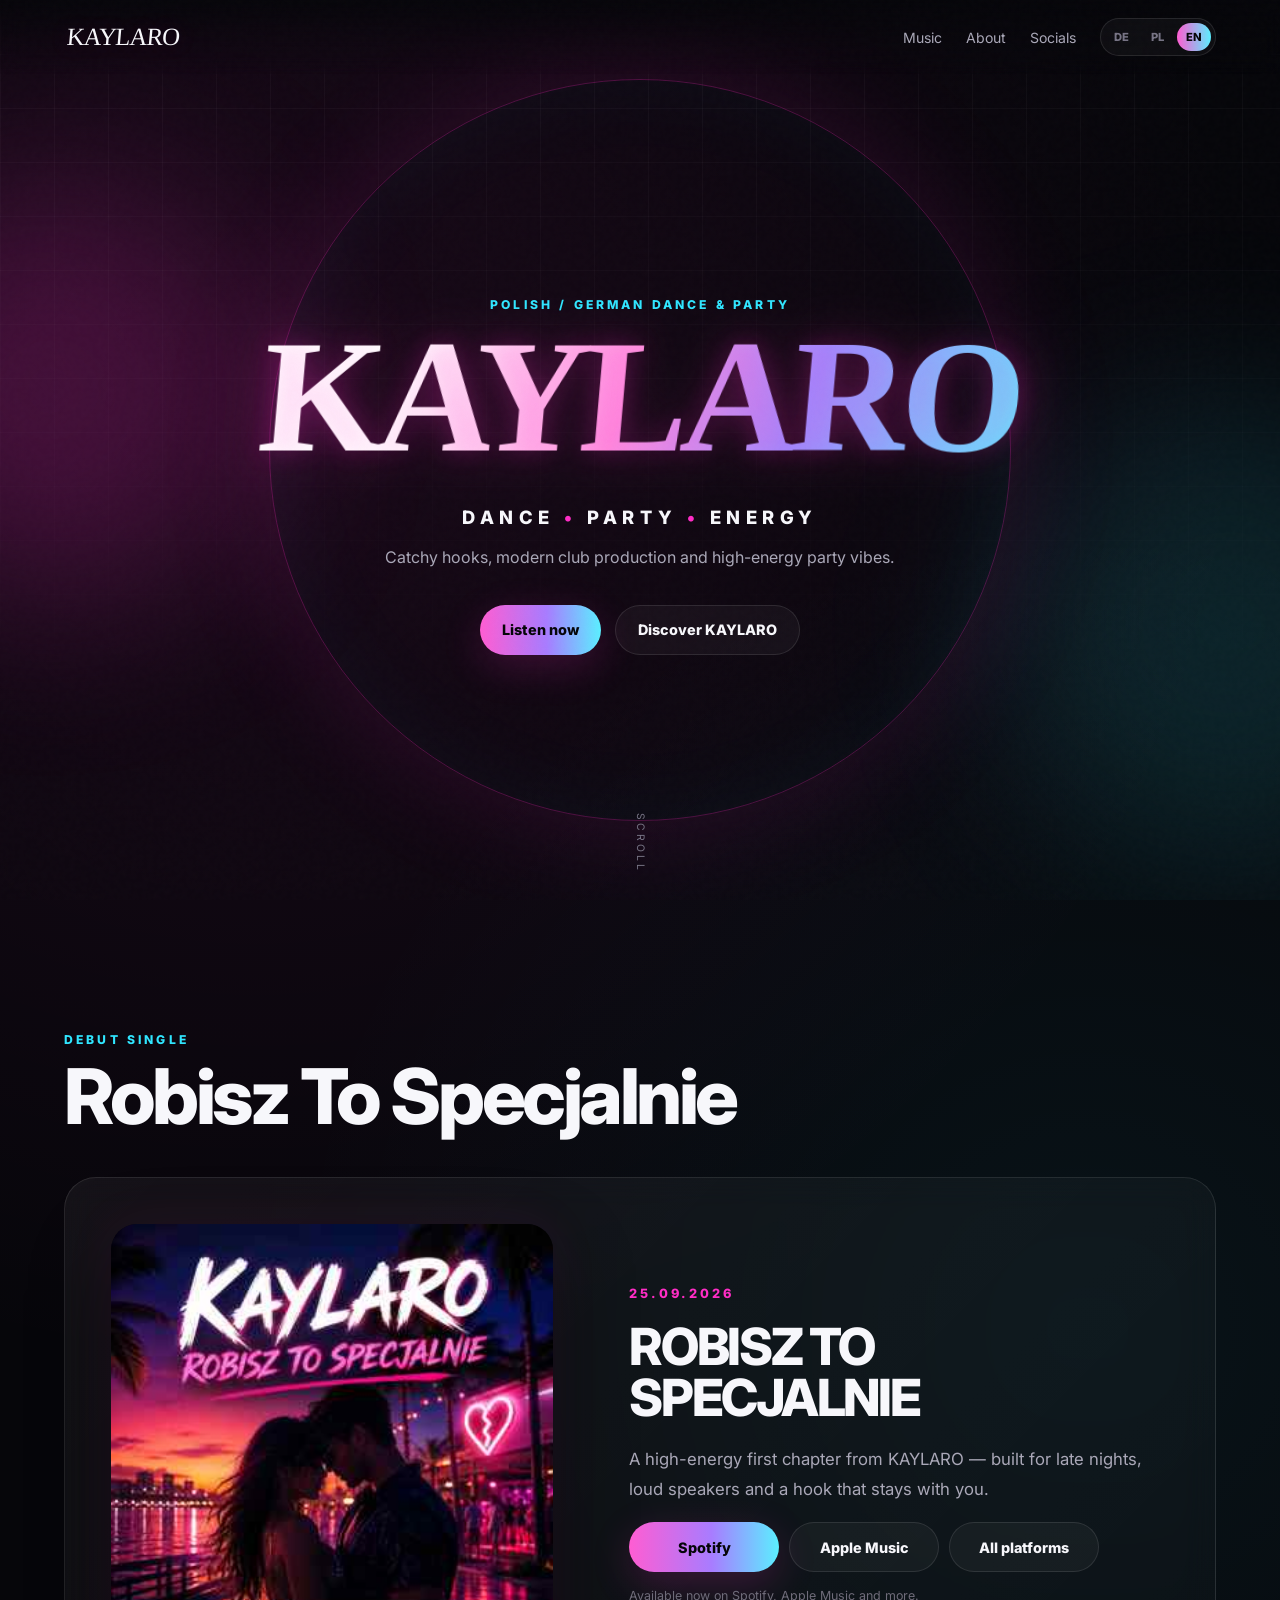
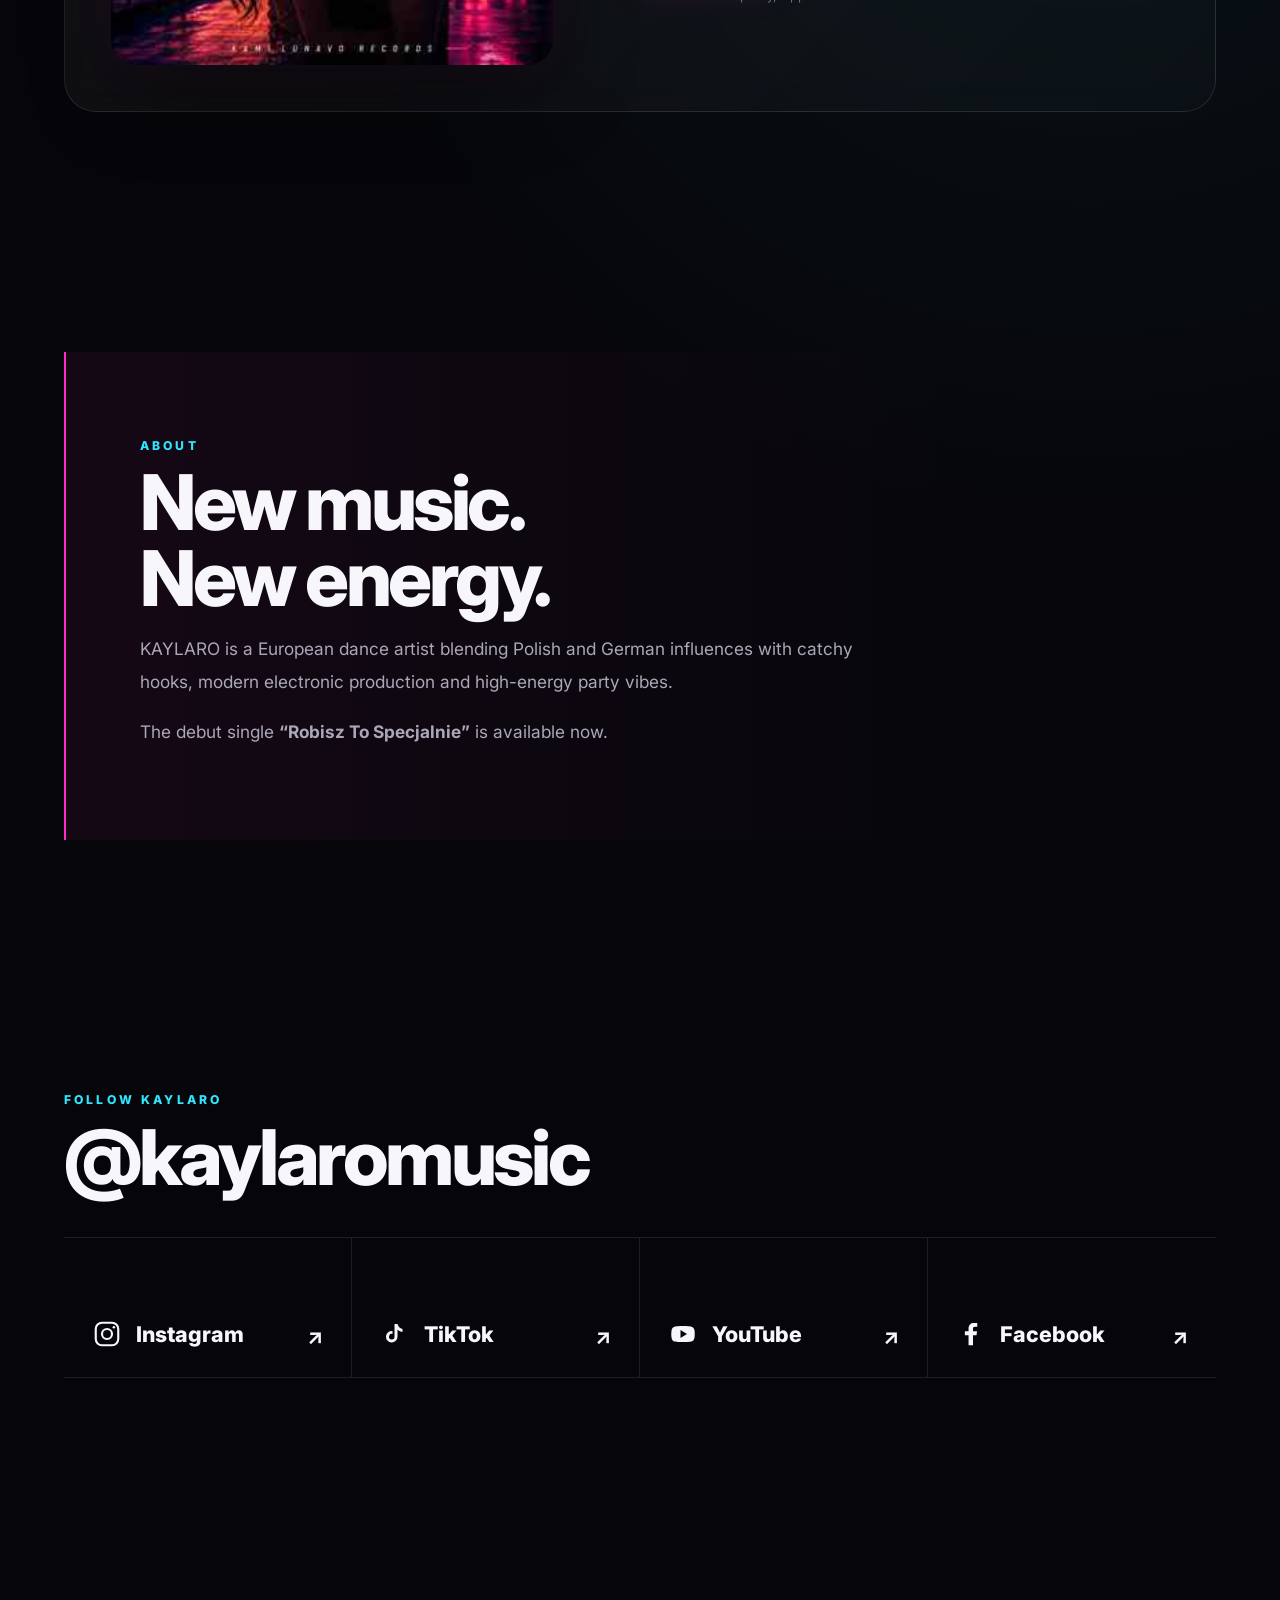
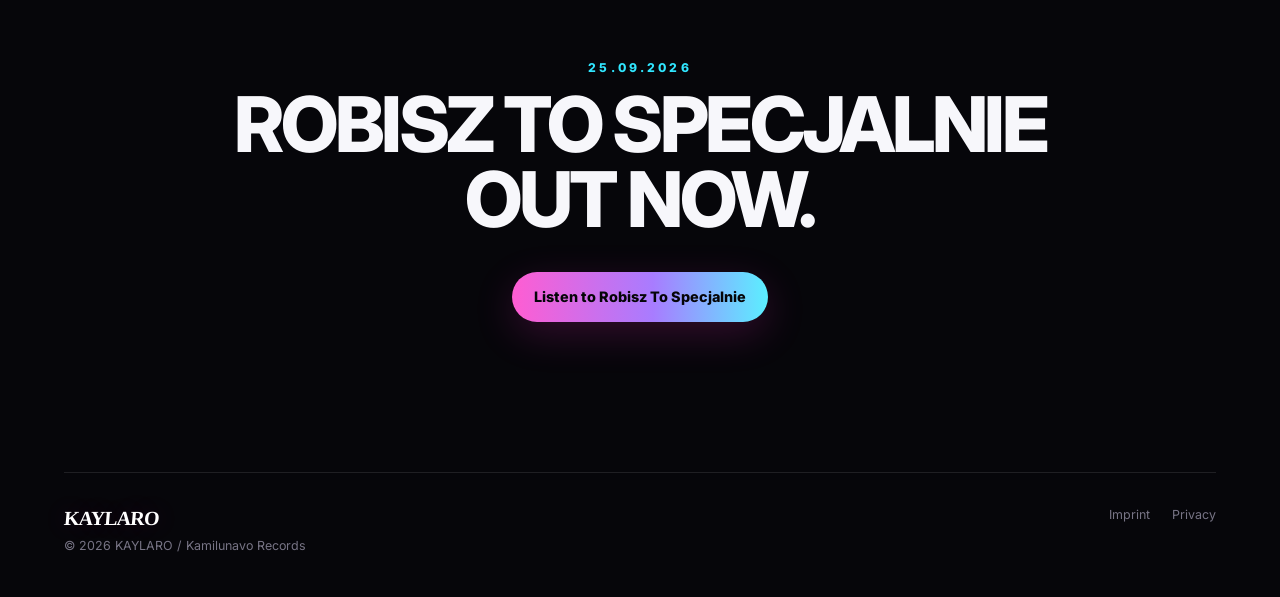
==== commit 912d18e5: "Use direct Apple Music track link" ====
--- a/index.html
+++ b/index.html
@@ -70,7 +70,7 @@
           <p data-i18n="releaseCopy">A high-energy first chapter from KAYLARO — built for late nights, loud speakers and a hook that stays with you.</p>
           <div class="streaming-links">
             <a class="button button-primary" href="https://open.spotify.com/search/KAYLARO%20Robisz%20To%20Specjalnie" target="_blank" rel="noopener noreferrer" data-i18n="spotify">Spotify</a>
-            <a class="button button-secondary" href="https://music.apple.com/de/search?term=KAYLARO%20Robisz%20To%20Specjalnie" target="_blank" rel="noopener noreferrer" data-i18n="appleMusic">Apple Music</a>
+            <a class="button button-secondary" href="https://music.apple.com/de/album/robisz-to-specjalnie/6807611992?i=6807611993" target="_blank" rel="noopener noreferrer" data-i18n="appleMusic">Apple Music</a>
             <a class="button button-secondary" href="https://distrokid.com/hyperfollow/kaylaro/robisz-to-specjalnie" target="_blank" rel="noopener noreferrer" data-i18n="allPlatforms">All platforms</a>
           </div>
           <p class="microcopy" data-i18n="streamingNow">Available now on Spotify, Apple Music and more.</p>
--- a/styles.css
+++ b/styles.css
@@ -82,10 +82,12 @@
 }
 .release-info > p:not(.release-date):not(.microcopy) { color:var(--muted); line-height:1.8; font-size:1.05rem; max-width:620px; }
 .release-info .button { margin-top:18px; }
+.streaming-links { display:flex; flex-wrap:wrap; gap:10px; margin-top:18px; }
+.streaming-links .button { margin-top:0; min-width:150px; }
 .microcopy { color:#6f6c7a; font-size:.78rem; margin-top:16px; }
 .about-panel { max-width:900px; padding: clamp(30px,6vw,74px); border-left:2px solid var(--pink); background: linear-gradient(90deg, rgba(255,45,198,.06), transparent); }
 .about-panel > p:not(.kicker) { color:var(--muted); line-height:1.9; font-size:1.08rem; max-width:760px; }
-.social-grid { display:grid; grid-template-columns:repeat(3,1fr); border-top:1px solid var(--line); }
+.social-grid { display:grid; grid-template-columns:repeat(4,1fr); border-top:1px solid var(--line); }
 .social-grid a { min-height:140px; padding:28px; border-right:1px solid var(--line); border-bottom:1px solid var(--line); display:flex; justify-content:space-between; align-items:flex-end; font-family:Inter, system-ui, sans-serif; font-weight:800; font-size:clamp(1rem,2vw,1.35rem); transition:.2s; }
 .social-grid a:hover { background:rgba(255,255,255,.04); color:var(--cyan); }
 .social-grid a:last-child { border-right:0; }
@@ -93,7 +95,7 @@
 .social-name svg { width:30px; height:30px; fill:none; stroke:currentColor; stroke-width:1.7; stroke-linecap:round; stroke-linejoin:round; }
 .social-name svg .fill { fill:currentColor; stroke:none; }
 .social-name svg path:not(.fill-dark) { fill:none; }
-.social-grid a:nth-child(2) .social-name svg path, .social-grid a:nth-child(3) .social-name svg path:first-child { fill:currentColor; stroke:none; }
+.social-grid a:nth-child(2) .social-name svg path, .social-grid a:nth-child(3) .social-name svg path:first-child, .social-grid a:nth-child(4) .social-name svg path { fill:currentColor; stroke:none; }
 .social-name svg .fill-dark { fill:var(--bg); stroke:none; }
 .final-cta { text-align:center; padding-top:150px; padding-bottom:150px; }
 .final-cta .button { margin-top:34px; }
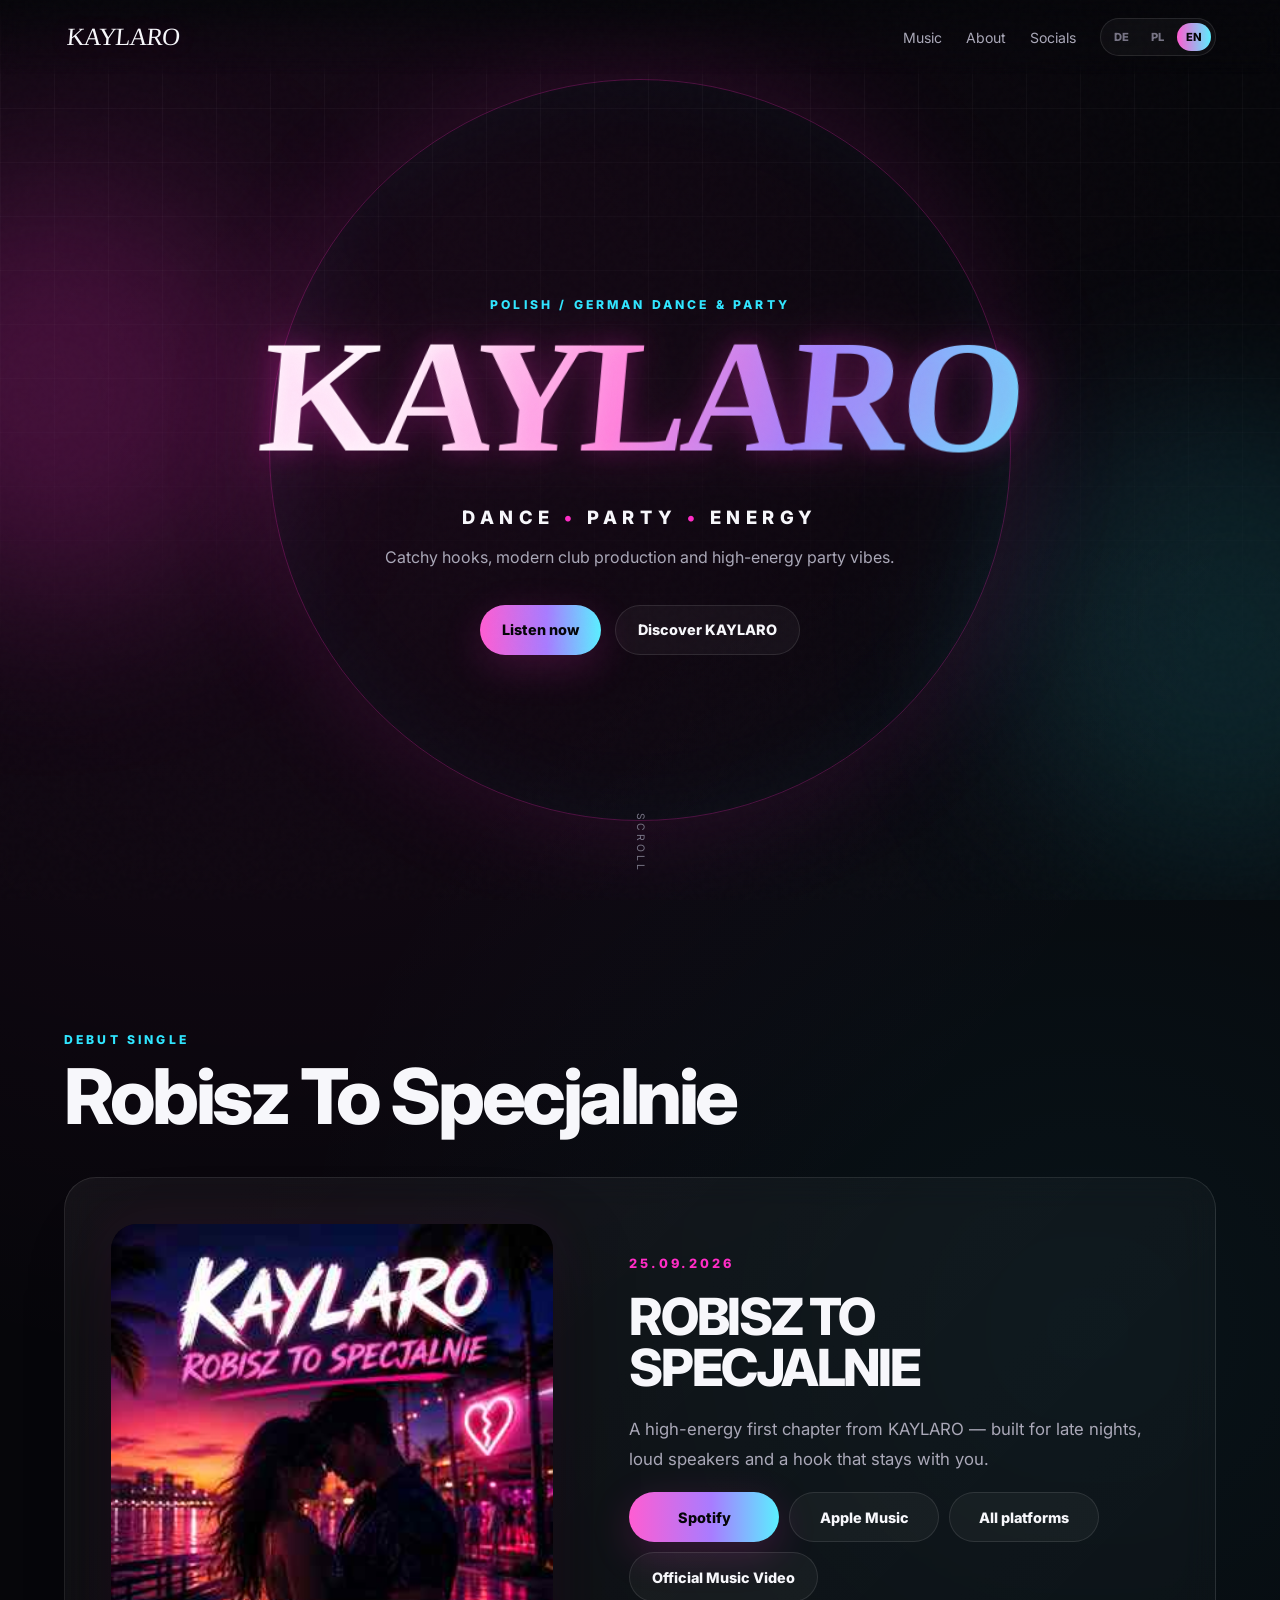
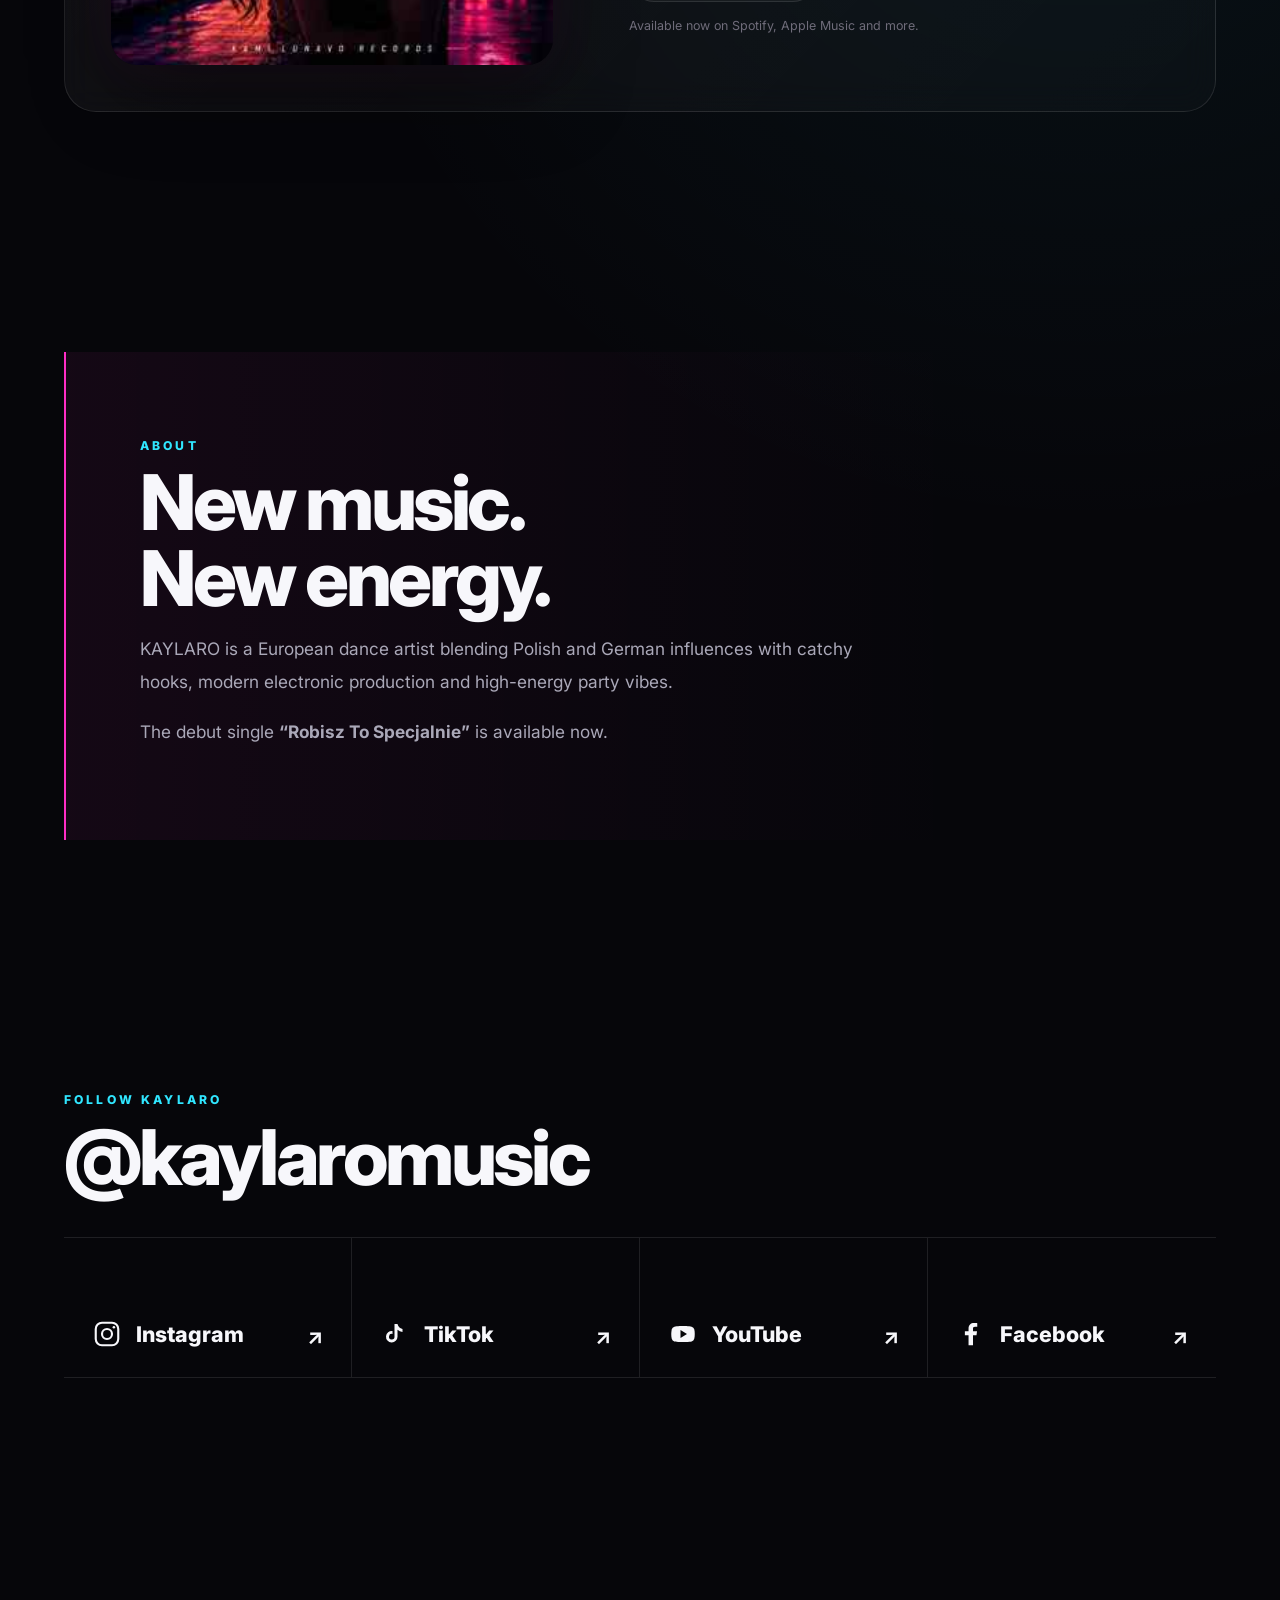
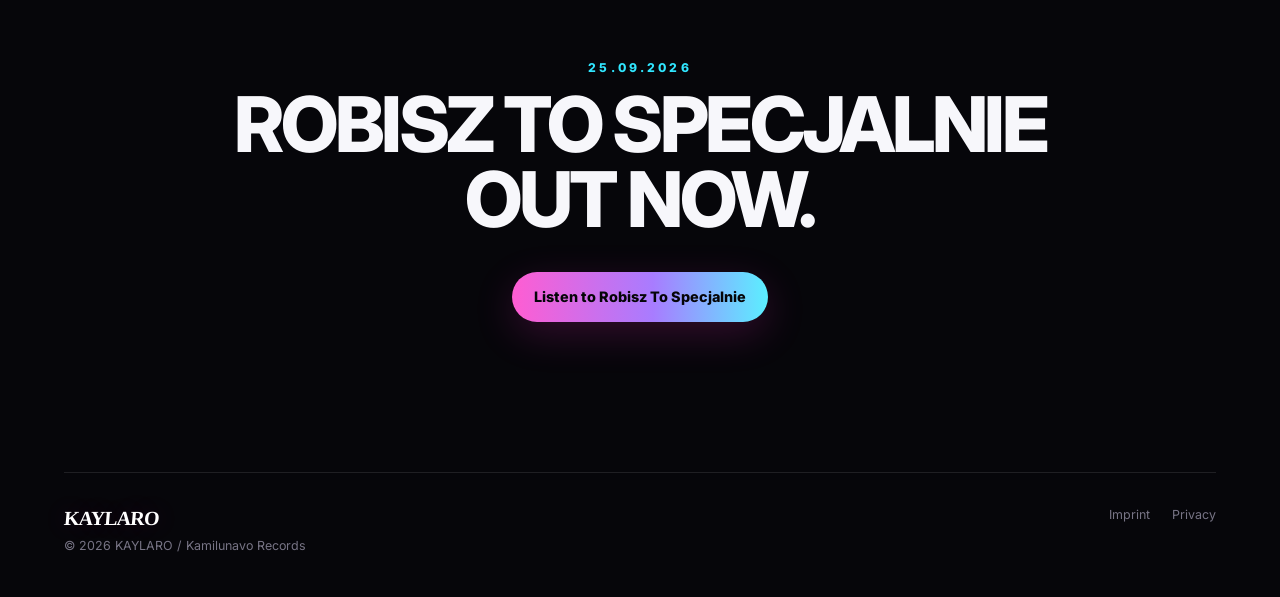
==== commit c47643a3: "Add official music video link" ====
--- a/index.html
+++ b/index.html
@@ -69,9 +69,10 @@
           <h3>ROBISZ TO SPECJALNIE</h3>
           <p data-i18n="releaseCopy">A high-energy first chapter from KAYLARO — built for late nights, loud speakers and a hook that stays with you.</p>
           <div class="streaming-links">
-            <a class="button button-primary" href="https://open.spotify.com/search/KAYLARO%20Robisz%20To%20Specjalnie" target="_blank" rel="noopener noreferrer" data-i18n="spotify">Spotify</a>
+            <a class="button button-primary" href="https://open.spotify.com/intl-de/track/2t96qWbnBcPGl6YbeKv056?si=1fbdd401dd6b4bc0" target="_blank" rel="noopener noreferrer" data-i18n="spotify">Spotify</a>
             <a class="button button-secondary" href="https://music.apple.com/de/album/robisz-to-specjalnie/6807611992?i=6807611993" target="_blank" rel="noopener noreferrer" data-i18n="appleMusic">Apple Music</a>
             <a class="button button-secondary" href="https://distrokid.com/hyperfollow/kaylaro/robisz-to-specjalnie" target="_blank" rel="noopener noreferrer" data-i18n="allPlatforms">All platforms</a>
+            <a class="button button-secondary" href="https://youtu.be/-U8qtlFfJmU" target="_blank" rel="noopener noreferrer" data-i18n="officialVideo">Official Music Video</a>
           </div>
           <p class="microcopy" data-i18n="streamingNow">Available now on Spotify, Apple Music and more.</p>
         </div>
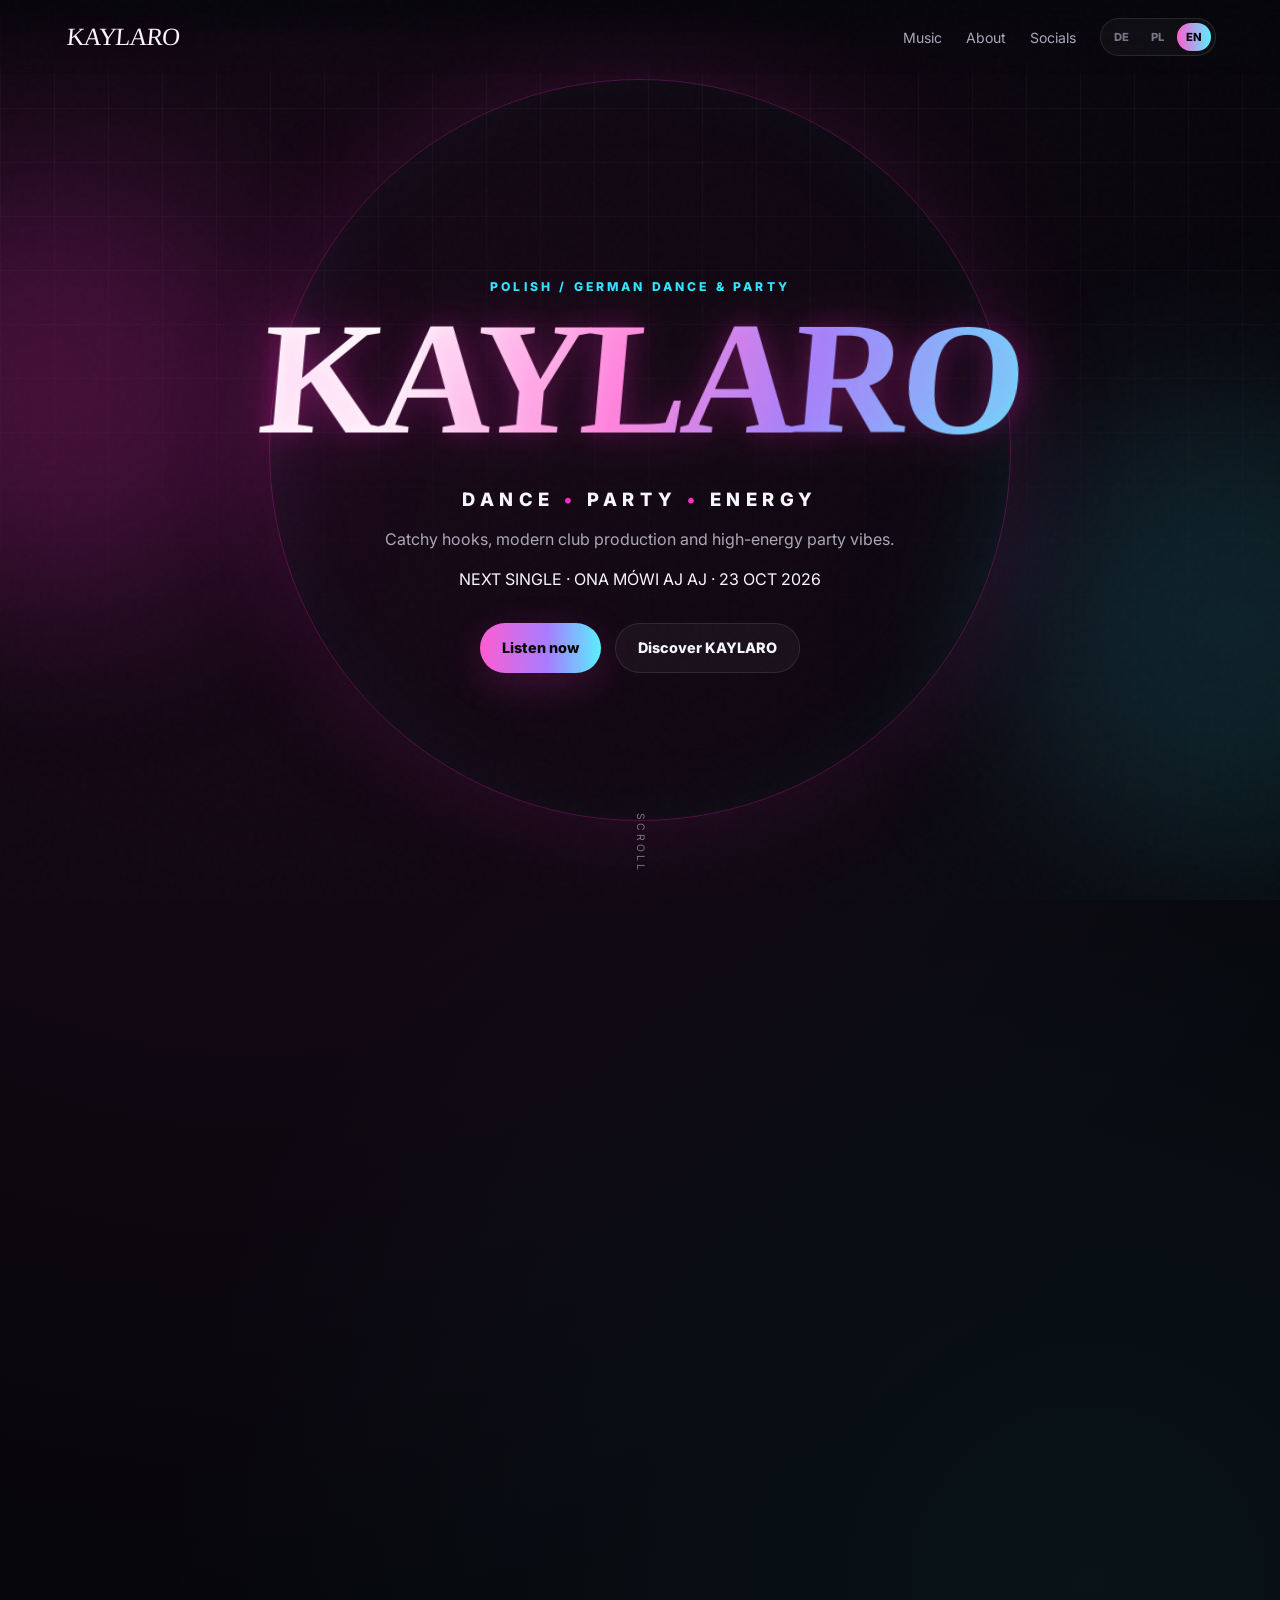
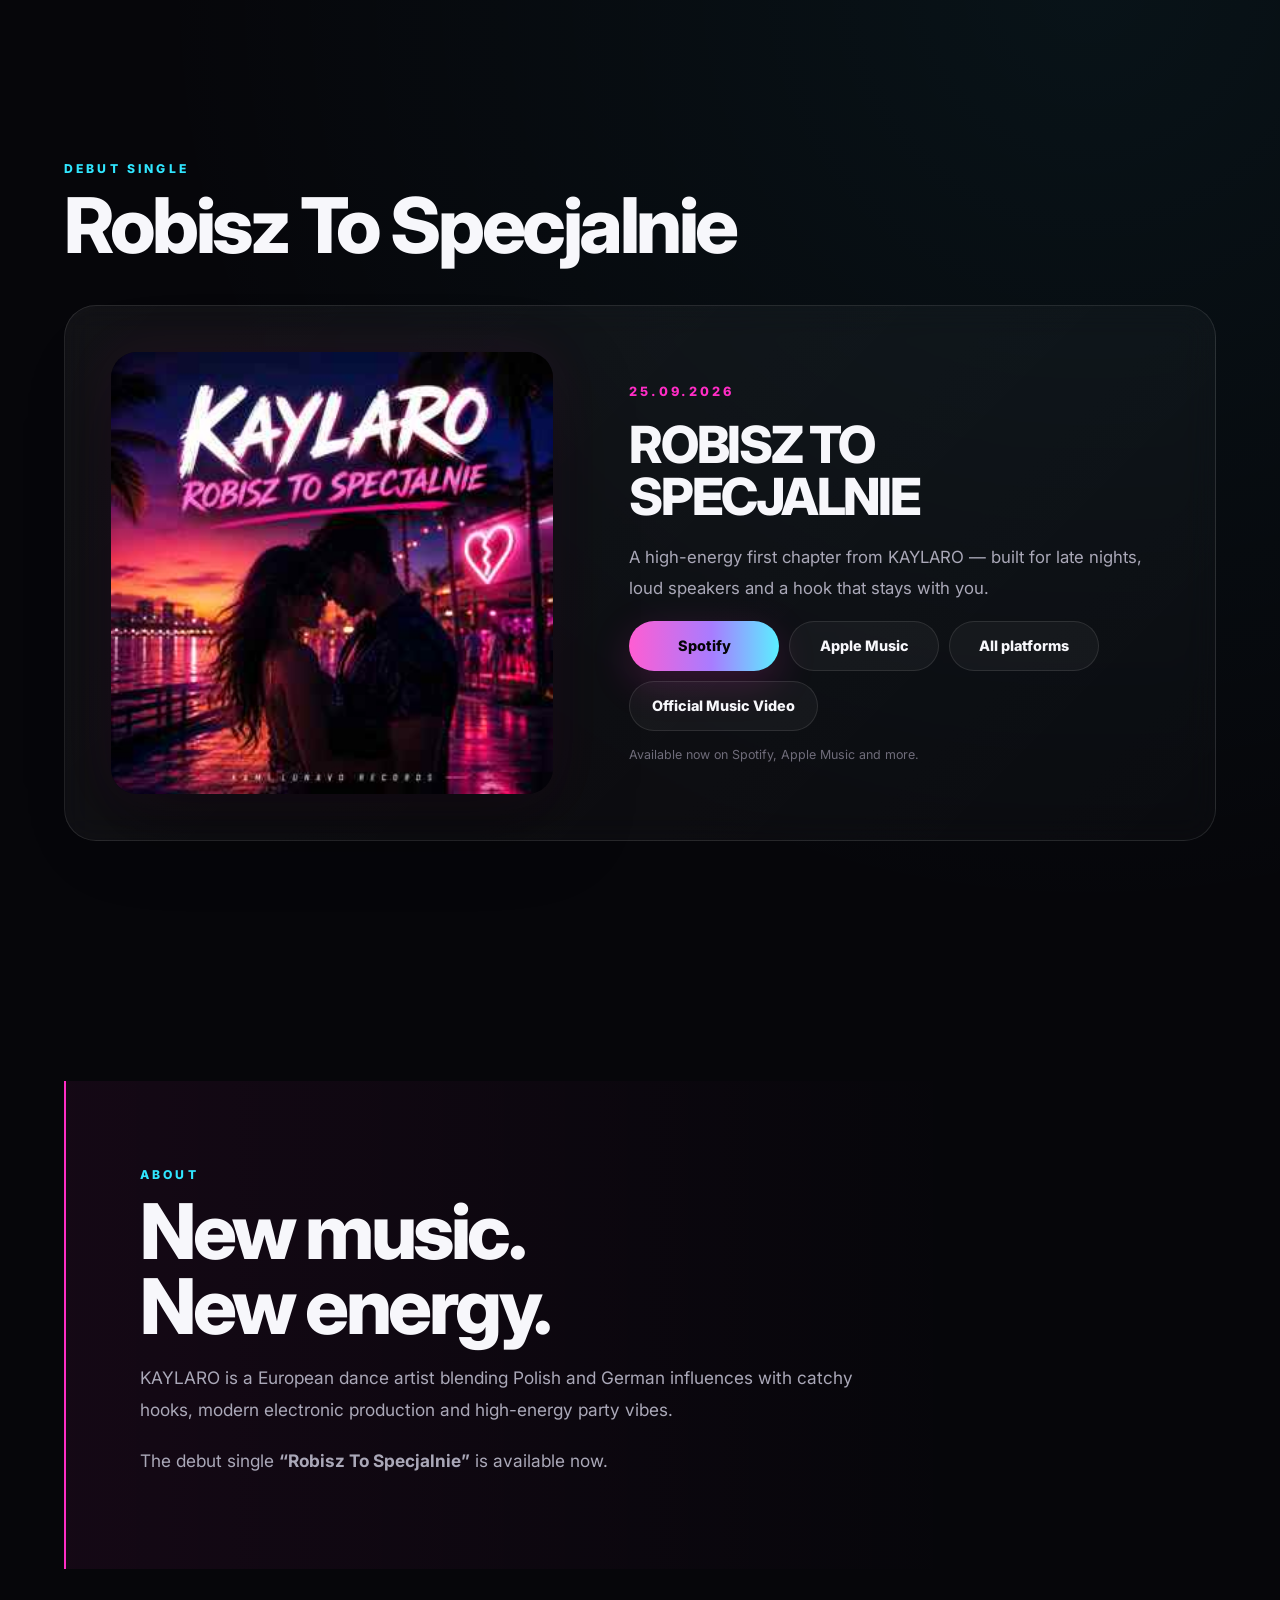
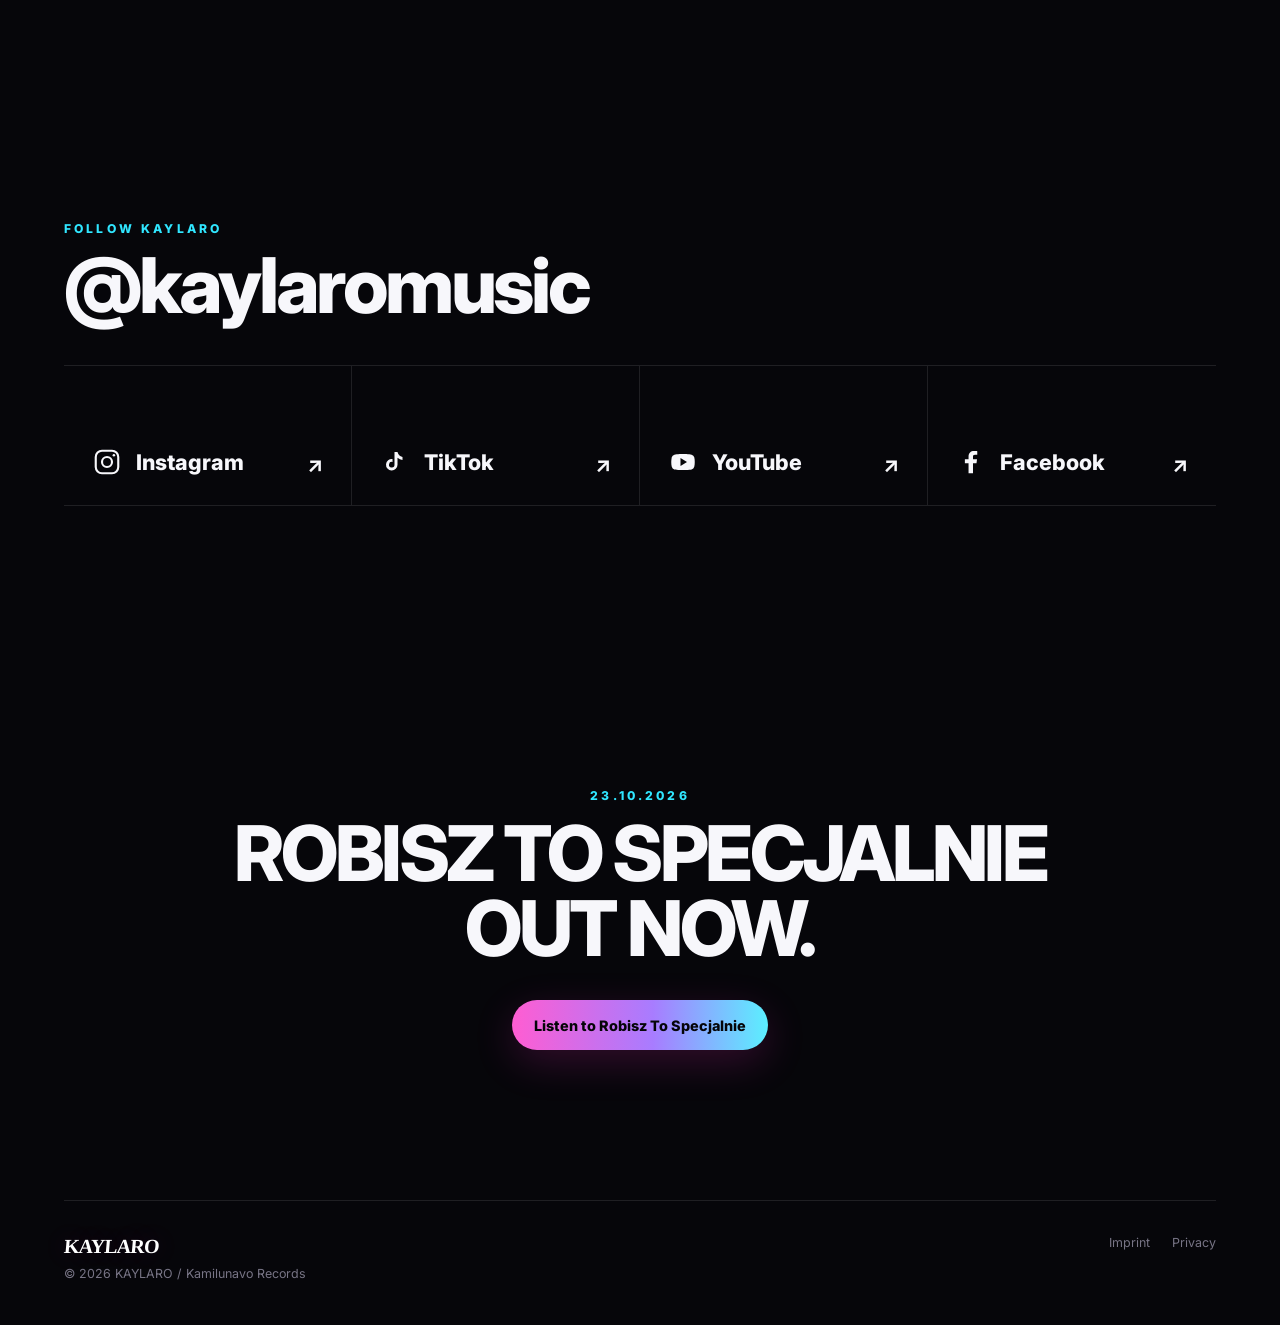
==== commit 10bddc9b: "Feature upcoming Ona Mówi Aj Aj release on homepage" ====
--- a/index.html
+++ b/index.html
@@ -4,9 +4,9 @@
   <meta charset="utf-8">
   <meta name="viewport" content="width=device-width, initial-scale=1">
   <meta name="theme-color" content="#07070b">
-  <meta name="description" content="KAYLARO — Polish / German Dance & Party Music. Robisz To Specjalnie — out now on Spotify, Apple Music and more.">
+  <meta name="description" content="KAYLARO — Polish dance-pop & party music. New single Ona Mówi Aj Aj arrives 23 October 2026. Robisz To Specjalnie — out now.">
   <meta property="og:title" content="KAYLARO — Dance • Party • Energy">
-  <meta property="og:description" content="KAYLARO — ‘Robisz To Specjalnie’ is out now. Listen on Spotify, Apple Music and more.">
+  <meta property="og:description" content="KAYLARO — Ona Mówi Aj Aj drops 23 October 2026. Digi-digi, Aj Aj! Listen to Robisz To Specjalnie now.">
   <meta property="og:type" content="website">
   <meta property="og:url" content="https://kaylaromusic.com/">
   <title>KAYLARO — Dance • Party • Energy</title>
@@ -45,13 +45,38 @@
         <h1 class="logo-brush">KAYLARO</h1>
         <p class="tagline">DANCE <span>•</span> PARTY <span>•</span> ENERGY</p>
         <p class="hero-copy" data-i18n="heroCopy">Catchy hooks, modern club production and high-energy party vibes.</p>
+        <p class="hero-upcoming" data-i18n="heroUpcoming">NEXT SINGLE · ONA MÓWI AJ AJ · 23 OCT 2026</p>
         <div class="hero-actions">
           <a class="button button-primary" href="https://distrokid.com/hyperfollow/kaylaro/robisz-to-specjalnie" target="_blank" rel="noopener noreferrer" data-i18n="listenDebut">Listen now</a>
-          <a class="button button-secondary" href="#music" data-i18n="discover">Discover KAYLARO</a>
+          <a class="button button-secondary" href="#upcoming" data-i18n="discover">New single details</a>
         </div>
       </div>
 
-      <a class="scroll-cue" href="#music" aria-label="Scroll to music" data-i18n="scroll">SCROLL</a>
+      <a class="scroll-cue" href="#upcoming" aria-label="Scroll to next release" data-i18n="scroll">SCROLL</a>
+    </section>
+
+    <section class="upcoming section" id="upcoming">
+      <div class="section-heading reveal">
+        <p class="kicker" data-i18n="upcomingLabel">NEXT RELEASE · 23 OCTOBER 2026</p>
+        <h2>Ona Mówi Aj Aj</h2>
+      </div>
+      <div class="upcoming-card reveal">
+        <div class="upcoming-art" aria-label="Ona Mówi Aj Aj — new single">
+          <span class="upcoming-art-small">KAYLARO</span>
+          <strong>DIGI-DIGI<br>AJ AJ!</strong>
+          <span class="upcoming-art-date">23 · 10 · 2026</span>
+        </div>
+        <div class="release-info">
+          <p class="release-date" data-i18n="upcomingDate">23 OCTOBER 2026 · COMING SOON</p>
+          <h3>ONA MÓWI AJ AJ</h3>
+          <p data-i18n="upcomingCopy">The next KAYLARO dance-pop single is coming. Digi-digi, Aj Aj! Catch the hook now and follow along for the release.</p>
+          <div class="streaming-links">
+            <a class="button button-primary" href="#socials" data-i18n="followRelease">Follow for the release</a>
+            <a class="button button-secondary" href="#music" data-i18n="listenCurrent">Listen to the debut single</a>
+          </div>
+          <p class="microcopy" data-i18n="upcomingNote">Streaming links will be added when the single is released.</p>
+        </div>
+      </div>
     </section>
 
     <section class="release section" id="music">
@@ -84,7 +109,7 @@
         <p class="kicker" data-i18n="aboutLabel">ABOUT</p>
         <h2 data-i18n-html="aboutTitle">New music.<br>New energy.</h2>
         <p data-i18n="aboutCopy">KAYLARO is a European dance artist blending Polish and German influences with catchy hooks, modern electronic production and high-energy party vibes.</p>
-        <p data-i18n-html="aboutRelease">The debut single <strong>“Robisz To Specjalnie”</strong> is available now.</p>
+        <p data-i18n-html="aboutRelease">The debut single <strong>“Robisz To Specjalnie”</strong> is available now. Next: <strong>“Ona Mówi Aj Aj”</strong> on 23 October 2026.</p>
       </div>
     </section>
 
@@ -110,9 +135,9 @@
     </section>
 
     <section class="final-cta section reveal">
-      <p class="kicker">25.09.2026</p>
-      <h2 data-i18n-html="coming">ROBISZ TO SPECJALNIE<br>OUT NOW.</h2>
-      <a class="button button-primary" href="https://distrokid.com/hyperfollow/kaylaro/robisz-to-specjalnie" target="_blank" rel="noopener noreferrer" data-i18n="listenTrack">Listen to Robisz To Specjalnie</a>
+      <p class="kicker">23.10.2026</p>
+      <h2 data-i18n-html="coming">ONA MÓWI AJ AJ<br>COMING SOON.</h2>
+      <a class="button button-primary" href="#socials" data-i18n="listenTrack">Follow KAYLARO for the release</a>
     </section>
   </main>
 
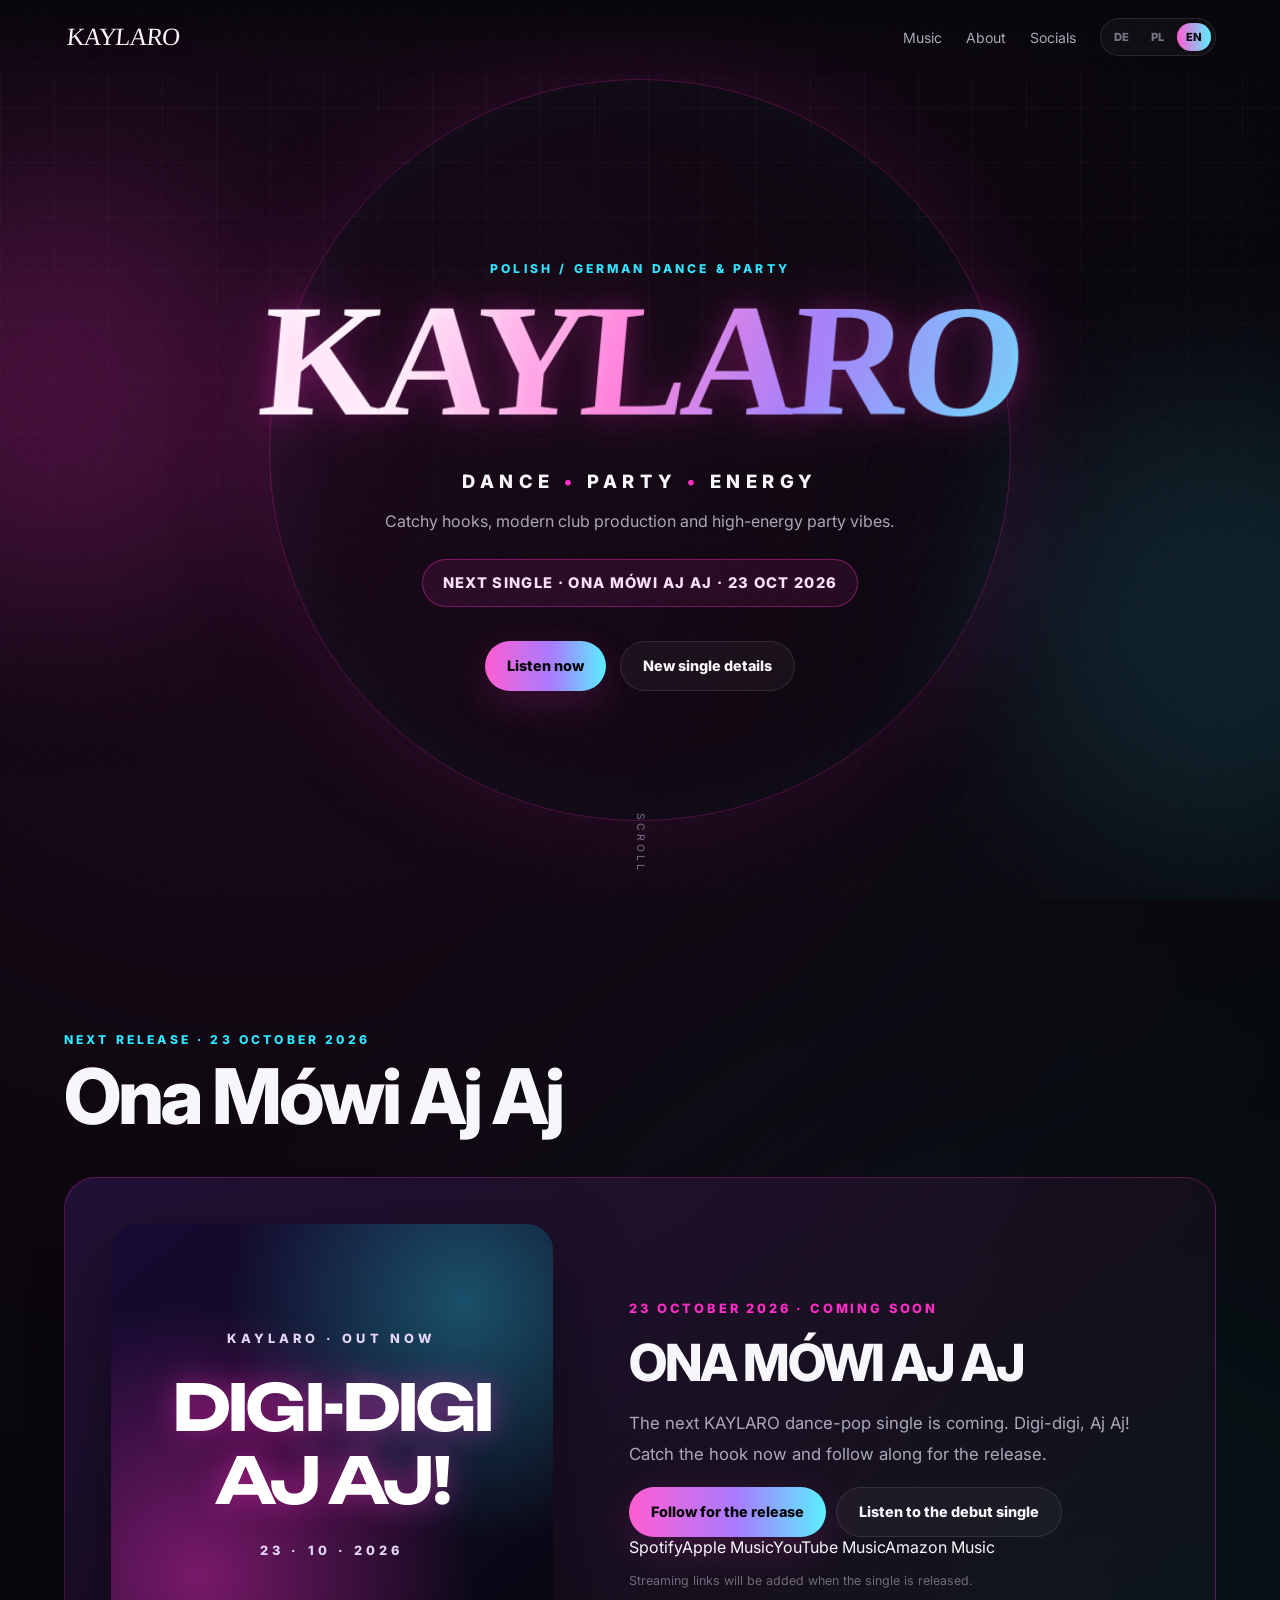
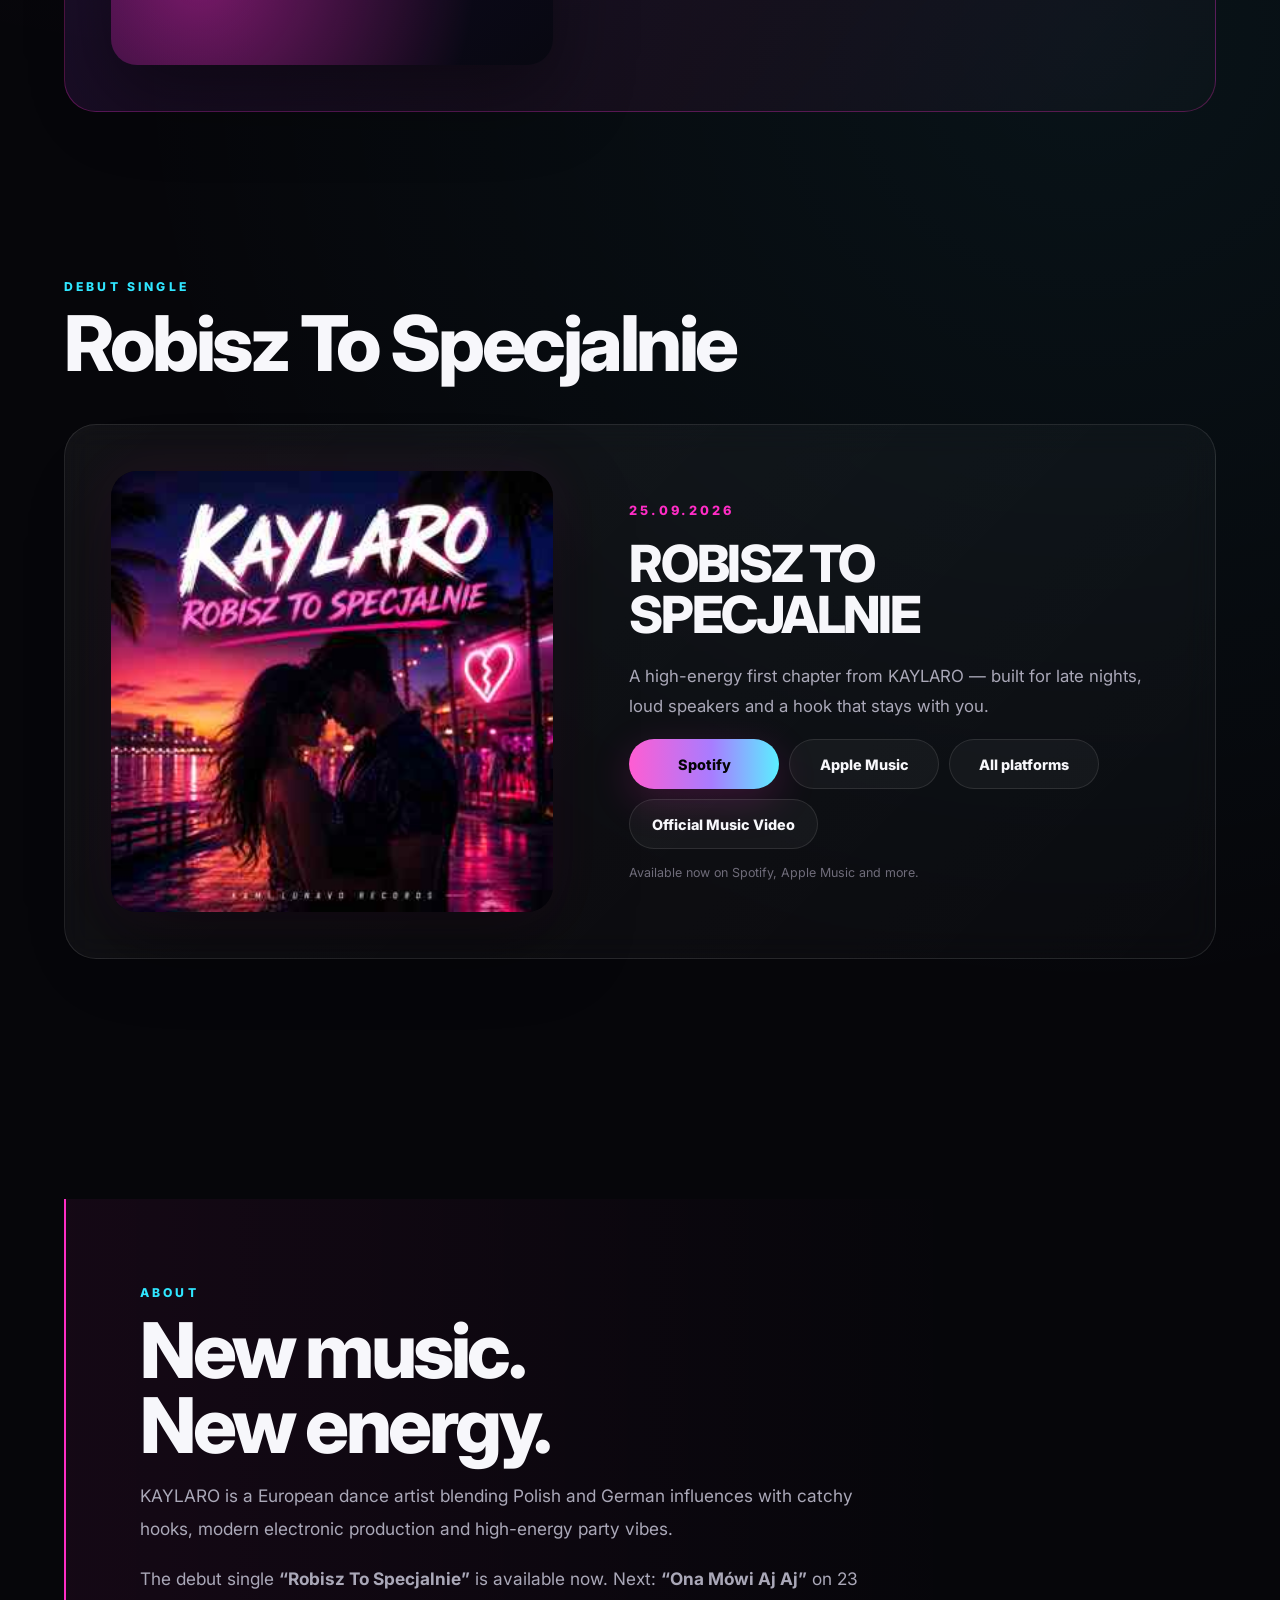
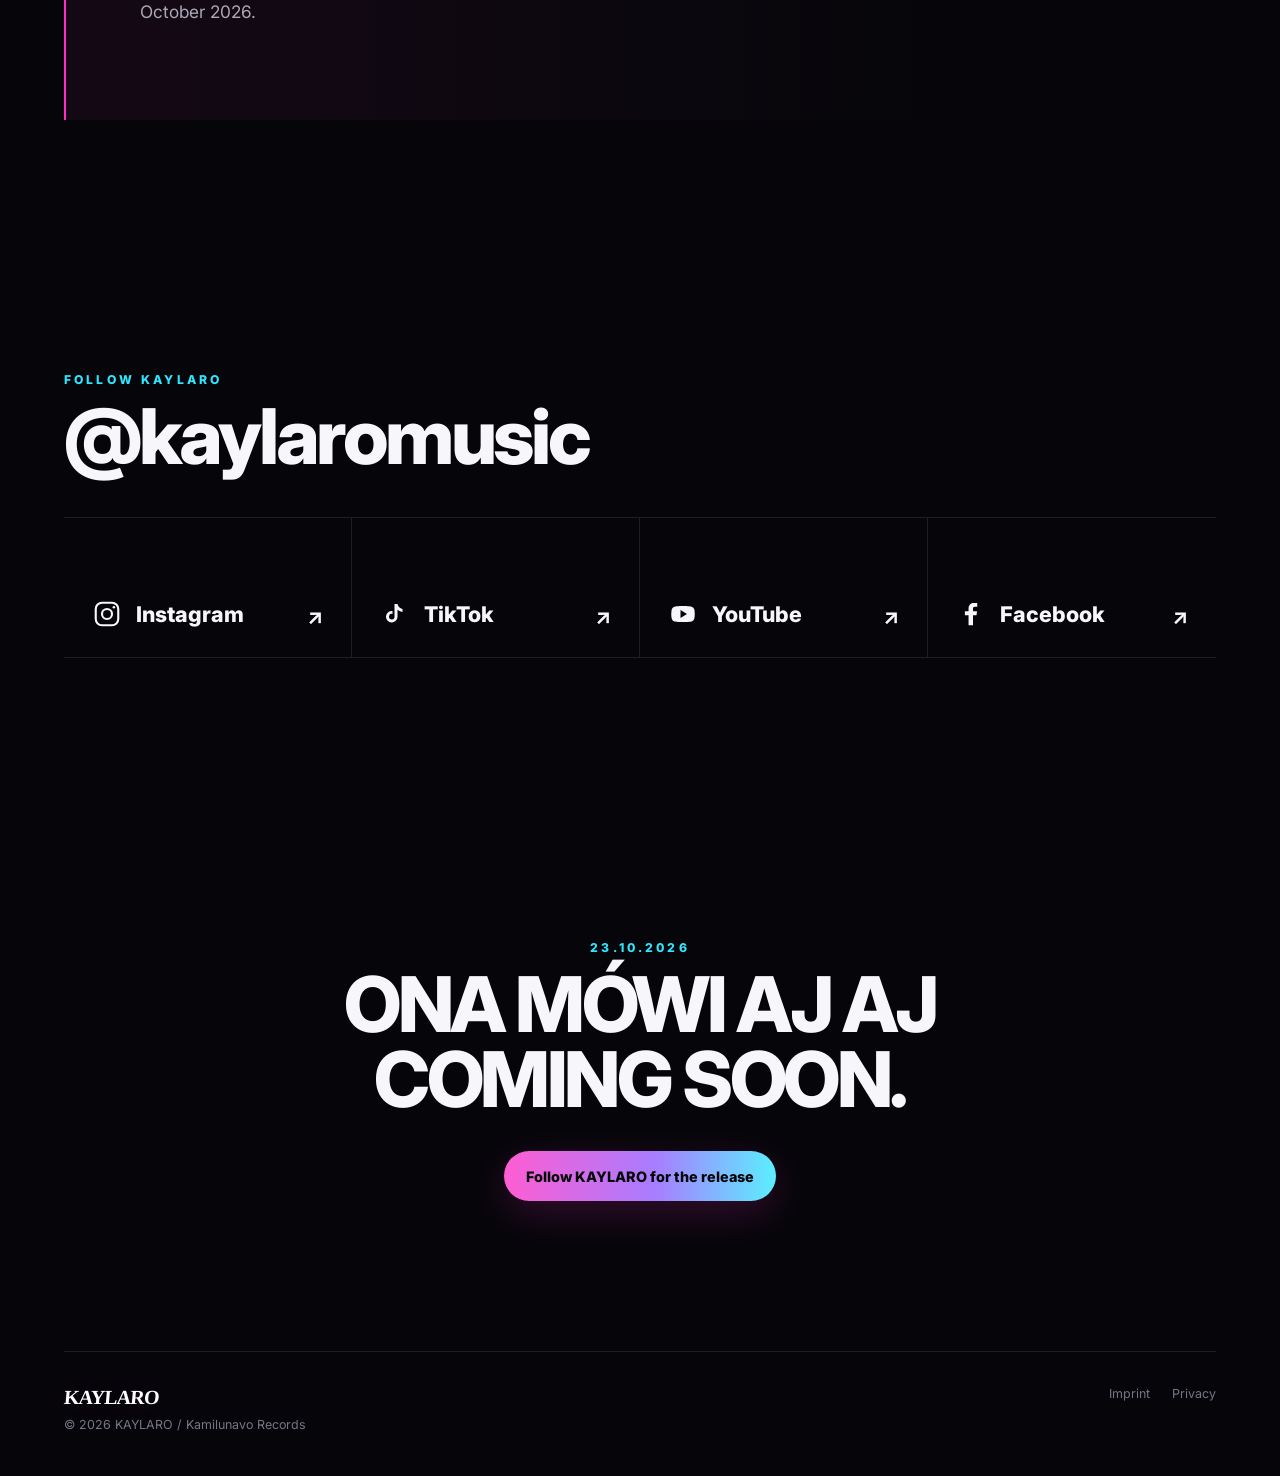
==== commit d132a288: "KAYLARO: launch Ona Mówi Aj Aj with OUT NOW streaming CTA" ====
--- a/index.html
+++ b/index.html
@@ -4,16 +4,16 @@
   <meta charset="utf-8">
   <meta name="viewport" content="width=device-width, initial-scale=1">
   <meta name="theme-color" content="#07070b">
-  <meta name="description" content="KAYLARO — Polish dance-pop & party music. New single Ona Mówi Aj Aj arrives 23 October 2026. Robisz To Specjalnie — out now.">
+  <meta name="description" content="KAYLARO — Polish dance-pop & party music. Ona Mówi Aj Aj is OUT NOW — listen on Spotify, Apple Music, YouTube Music and more.">
   <meta property="og:title" content="KAYLARO — Dance • Party • Energy">
-  <meta property="og:description" content="KAYLARO — Ona Mówi Aj Aj drops 23 October 2026. Digi-digi, Aj Aj! Listen to Robisz To Specjalnie now.">
+  <meta property="og:description" content="KAYLARO — Ona Mówi Aj Aj is OUT NOW! Digi Digi Aj Aj — stream the new single today.">
   <meta property="og:type" content="website">
   <meta property="og:url" content="https://kaylaromusic.com/">
   <title>KAYLARO — Dance • Party • Energy</title>
   <link rel="preconnect" href="https://fonts.googleapis.com">
   <link rel="preconnect" href="https://fonts.gstatic.com" crossorigin>
   <link href="https://fonts.googleapis.com/css2?family=Inter:wght@400;500;600;700;800&family=Permanent+Marker&family=Unbounded:wght@600;700;800&display=swap" rel="stylesheet">
-  <link rel="stylesheet" href="styles.css">
+  <link rel="stylesheet" href="styles.css?v=20261023">
 </head>
 <body>
   <div class="noise" aria-hidden="true"></div>
@@ -45,9 +45,9 @@
         <h1 class="logo-brush">KAYLARO</h1>
         <p class="tagline">DANCE <span>•</span> PARTY <span>•</span> ENERGY</p>
         <p class="hero-copy" data-i18n="heroCopy">Catchy hooks, modern club production and high-energy party vibes.</p>
-        <p class="hero-upcoming" data-i18n="heroUpcoming">NEXT SINGLE · ONA MÓWI AJ AJ · 23 OCT 2026</p>
+        <p class="hero-upcoming" data-i18n="heroUpcoming">OUT NOW · ONA MÓWI AJ AJ · 23 OCT 2026</p>
         <div class="hero-actions">
-          <a class="button button-primary" href="https://distrokid.com/hyperfollow/kaylaro/robisz-to-specjalnie" target="_blank" rel="noopener noreferrer" data-i18n="listenDebut">Listen now</a>
+          <a class="button button-primary" href="https://distrokid.com/hyperfollow/kaylaro/ona-mwi-aj-aj" target="_blank" rel="noopener noreferrer" data-i18n="listenDebut">Listen now</a>
           <a class="button button-secondary" href="#upcoming" data-i18n="discover">New single details</a>
         </div>
       </div>
@@ -57,24 +57,25 @@
 
     <section class="upcoming section" id="upcoming">
       <div class="section-heading reveal">
-        <p class="kicker" data-i18n="upcomingLabel">NEXT RELEASE · 23 OCTOBER 2026</p>
+        <p class="kicker" data-i18n="upcomingLabel">NEW SINGLE · OUT NOW</p>
         <h2>Ona Mówi Aj Aj</h2>
       </div>
       <div class="upcoming-card reveal">
         <div class="upcoming-art" aria-label="Ona Mówi Aj Aj — new single">
-          <span class="upcoming-art-small">KAYLARO</span>
+          <span class="upcoming-art-small">KAYLARO · OUT NOW</span>
           <strong>DIGI-DIGI<br>AJ AJ!</strong>
           <span class="upcoming-art-date">23 · 10 · 2026</span>
         </div>
         <div class="release-info">
-          <p class="release-date" data-i18n="upcomingDate">23 OCTOBER 2026 · COMING SOON</p>
+          <p class="release-date" data-i18n="upcomingDate">23 OCTOBER 2026 · OUT NOW</p>
           <h3>ONA MÓWI AJ AJ</h3>
-          <p data-i18n="upcomingCopy">The next KAYLARO dance-pop single is coming. Digi-digi, Aj Aj! Catch the hook now and follow along for the release.</p>
+          <p data-i18n="upcomingCopy">The wait is over! Digi Digi… Aj Aj! Stream the new KAYLARO dance-pop single now.</p>
           <div class="streaming-links">
-            <a class="button button-primary" href="#socials" data-i18n="followRelease">Follow for the release</a>
+            <a class="button button-primary" href="https://distrokid.com/hyperfollow/kaylaro/ona-mwi-aj-aj" target="_blank" rel="noopener noreferrer" data-i18n="followRelease">Stream new single</a>
             <a class="button button-secondary" href="#music" data-i18n="listenCurrent">Listen to the debut single</a>
           </div>
-          <p class="microcopy" data-i18n="upcomingNote">Streaming links will be added when the single is released.</p>
+          <div class="release-platforms" aria-label="Available music services"><span>Spotify</span><span>Apple Music</span><span>YouTube Music</span><span>Amazon Music</span></div>
+          <p class="microcopy" data-i18n="upcomingNote">Now streaming on Spotify, Apple Music, YouTube Music and more.</p>
         </div>
       </div>
     </section>
@@ -109,7 +110,7 @@
         <p class="kicker" data-i18n="aboutLabel">ABOUT</p>
         <h2 data-i18n-html="aboutTitle">New music.<br>New energy.</h2>
         <p data-i18n="aboutCopy">KAYLARO is a European dance artist blending Polish and German influences with catchy hooks, modern electronic production and high-energy party vibes.</p>
-        <p data-i18n-html="aboutRelease">The debut single <strong>“Robisz To Specjalnie”</strong> is available now. Next: <strong>“Ona Mówi Aj Aj”</strong> on 23 October 2026.</p>
+        <p data-i18n-html="aboutRelease">The new single <strong>“Ona Mówi Aj Aj”</strong> is out now alongside the debut <strong>“Robisz To Specjalnie”</strong>.</p>
       </div>
     </section>
 
@@ -136,8 +137,8 @@
 
     <section class="final-cta section reveal">
       <p class="kicker">23.10.2026</p>
-      <h2 data-i18n-html="coming">ONA MÓWI AJ AJ<br>COMING SOON.</h2>
-      <a class="button button-primary" href="#socials" data-i18n="listenTrack">Follow KAYLARO for the release</a>
+      <h2 data-i18n-html="coming">ONA MÓWI AJ AJ<br>OUT NOW.</h2>
+      <a class="button button-primary" href="https://distrokid.com/hyperfollow/kaylaro/ona-mwi-aj-aj" target="_blank" rel="noopener noreferrer" data-i18n="listenTrack">Stream Ona Mówi Aj Aj</a>
     </section>
   </main>
 
@@ -149,6 +150,6 @@
     </div>
   </footer>
 
-  <script src="script.js"></script>
+  <script src="script.js?v=20261023"></script>
 </body>
 </html>
--- a/styles.css
+++ b/styles.css
@@ -121,4 +121,14 @@
 @media (max-width: 900px) { .nav { display:none; } .header-right { gap:10px; } .site-header { padding:16px 5vw; } }
 @media (max-width: 780px) { .hero::after { width:520px; height:520px; } .hero h1 { font-size: clamp(4.3rem, 20vw, 7rem); } .tagline { letter-spacing:.15em; } .section { padding:88px 0; } .release-card { grid-template-columns:1fr; } .social-grid { grid-template-columns:1fr; } .social-grid a { min-height:100px; border-right:0; } footer { flex-direction:column; } }
 @media (max-width: 480px) { .brand { font-size:1.25rem; } .language-switch button { padding:6px 7px; } .hero h1 { font-size:18vw; } }
+
+/* Upcoming single feature, October 2026 */
+.hero-upcoming { display:inline-block; margin:24px 0 0; padding:12px 20px; border:1px solid rgba(255,45,198,.40); border-radius:999px; background:rgba(255,45,198,.09); color:#ffe0f7; font-size:clamp(.75rem,1.5vw,.92rem); font-weight:800; letter-spacing:.09em; line-height:1.5; }
+.upcoming { padding-bottom:35px; }
+.upcoming-card { display:grid; grid-template-columns:minmax(280px,.9fr) 1.1fr; gap:clamp(30px,6vw,80px); align-items:center; padding:clamp(22px,4vw,46px); border:1px solid rgba(255,45,198,.28); border-radius:32px; background:linear-gradient(130deg,rgba(141,73,255,.16),rgba(255,45,198,.06) 65%,rgba(255,255,255,.015)); }
+.upcoming-art { aspect-ratio:1; border-radius:26px; display:flex; flex-direction:column; align-items:center; justify-content:center; gap:25px; text-align:center; padding:25px; overflow:hidden; background:radial-gradient(ellipse at 20% 80%,rgba(255,45,198,.44),transparent 55%),radial-gradient(ellipse at 80% 18%,rgba(48,230,255,.32),transparent 47%),linear-gradient(140deg,#160b32,#080811); box-shadow:0 30px 80px rgba(0,0,0,.4); }
+.upcoming-art strong { font-family:Unbounded,Inter,sans-serif; font-size:clamp(2.2rem,5vw,4.2rem); line-height:1.15; letter-spacing:-.06em; color:#fff; text-shadow:0 0 30px rgba(255,45,198,.5); }
+.upcoming-art-small,.upcoming-art-date { font-size:.8rem; font-weight:800; letter-spacing:.32em; color:#e5d6f5; }
+@media(max-width:780px) { .upcoming-card { grid-template-columns:1fr; } .upcoming-art strong { font-size:clamp(2.3rem,11vw,4rem); } }
+
 @media (prefers-reduced-motion: reduce) { * { scroll-behavior:auto !important; animation:none !important; transition:none !important; } .reveal { opacity:1; transform:none; } }
